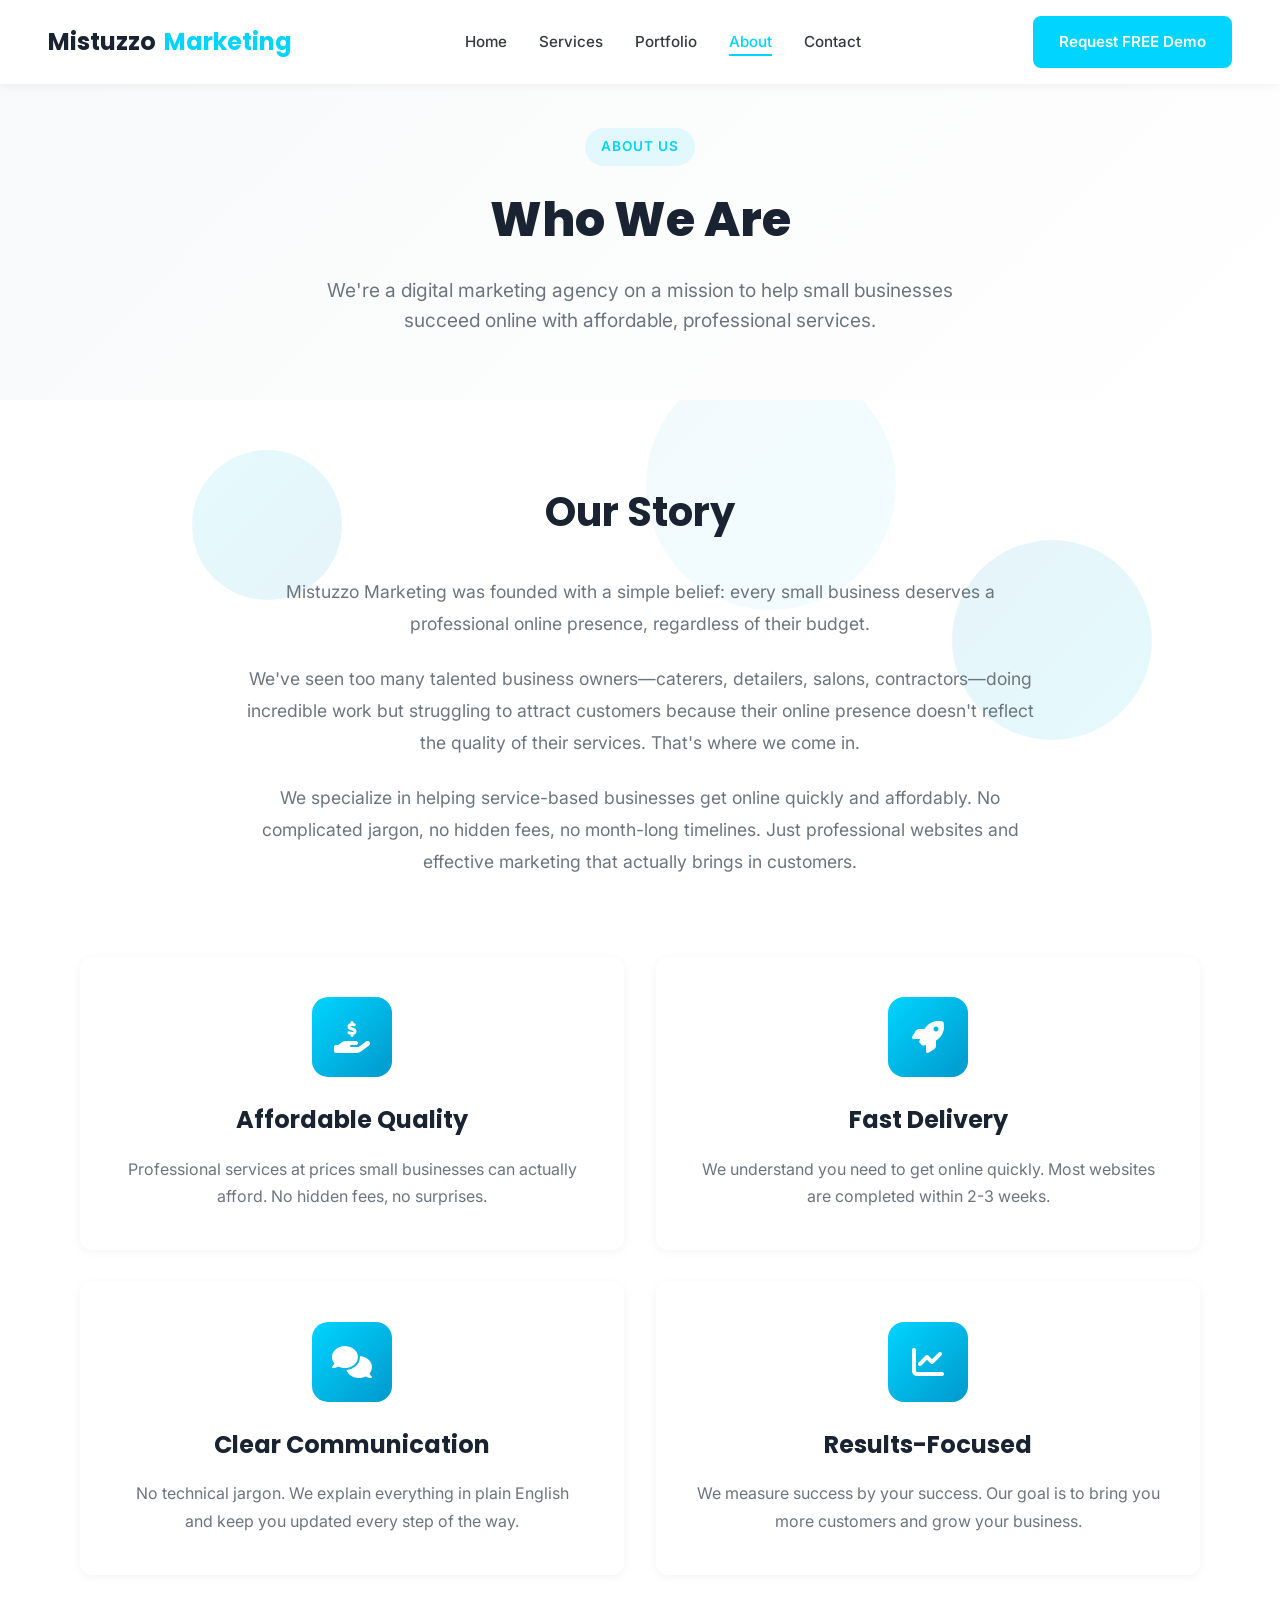
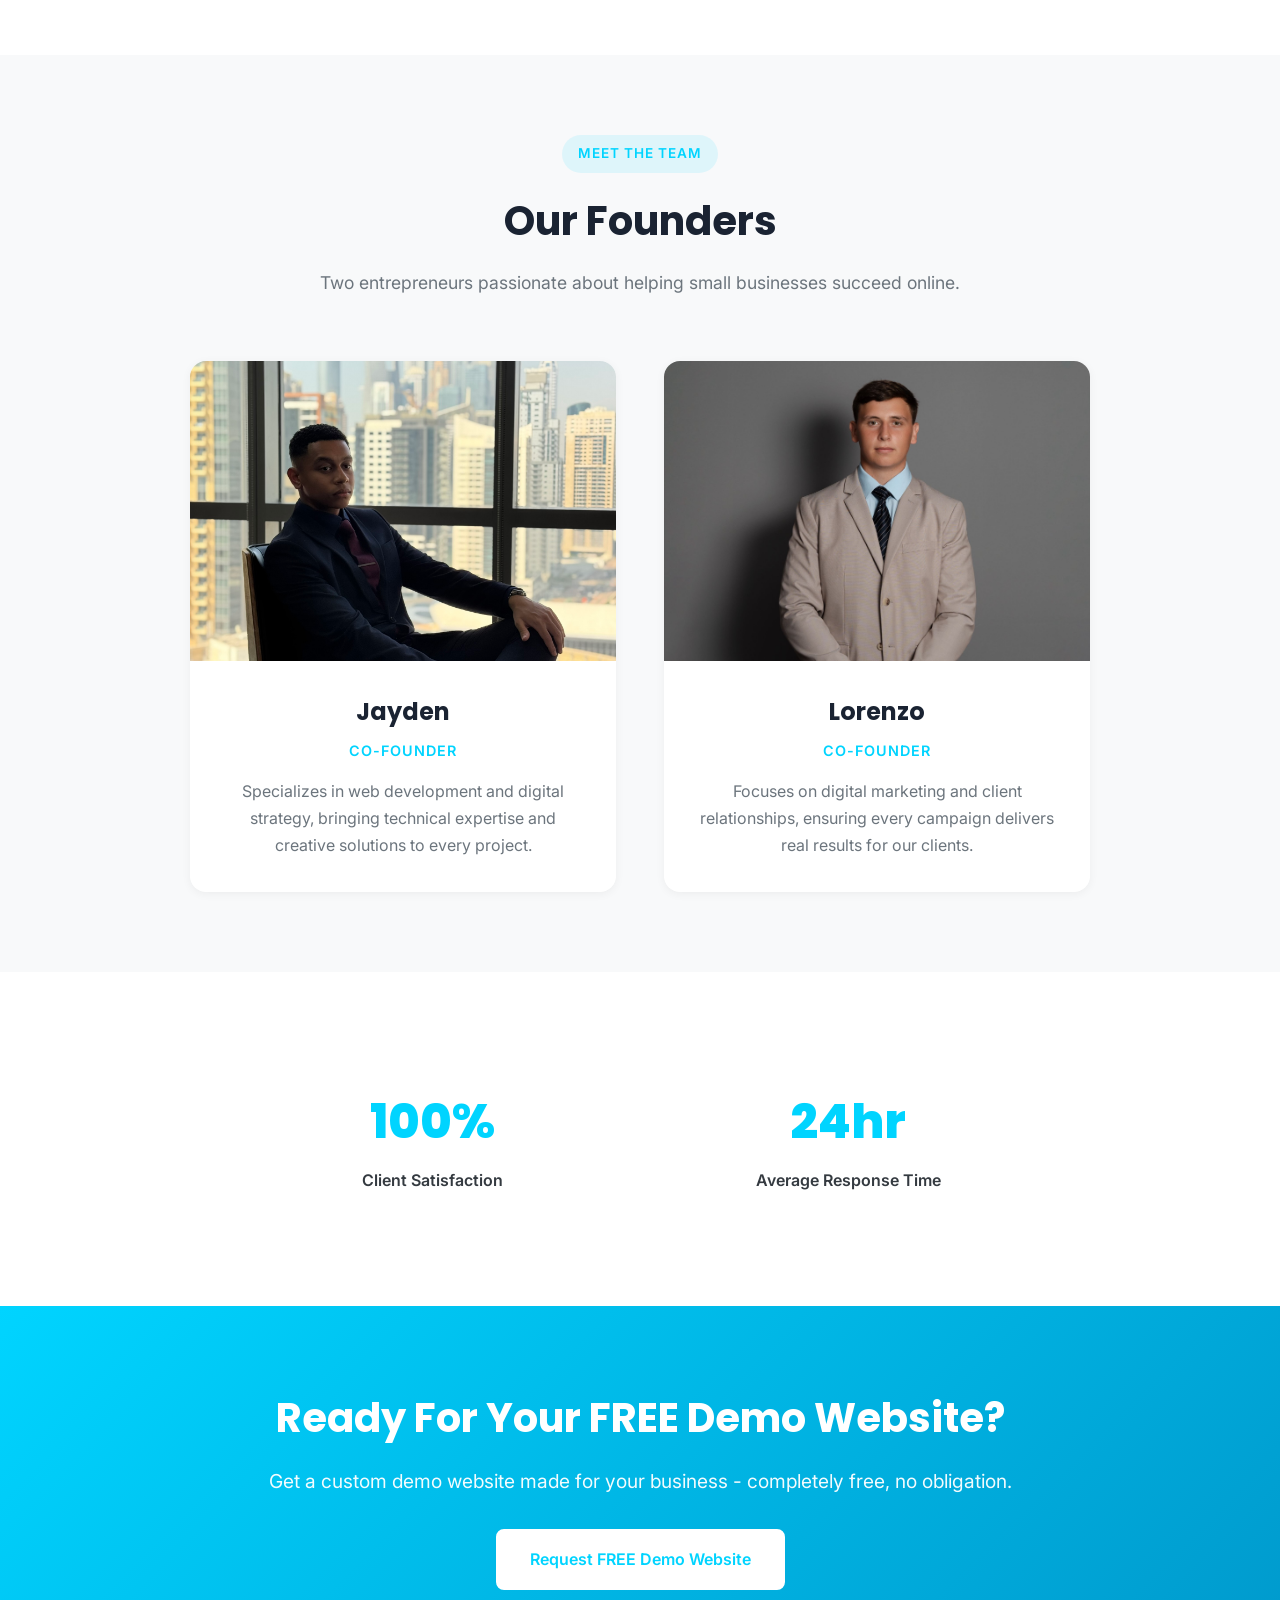
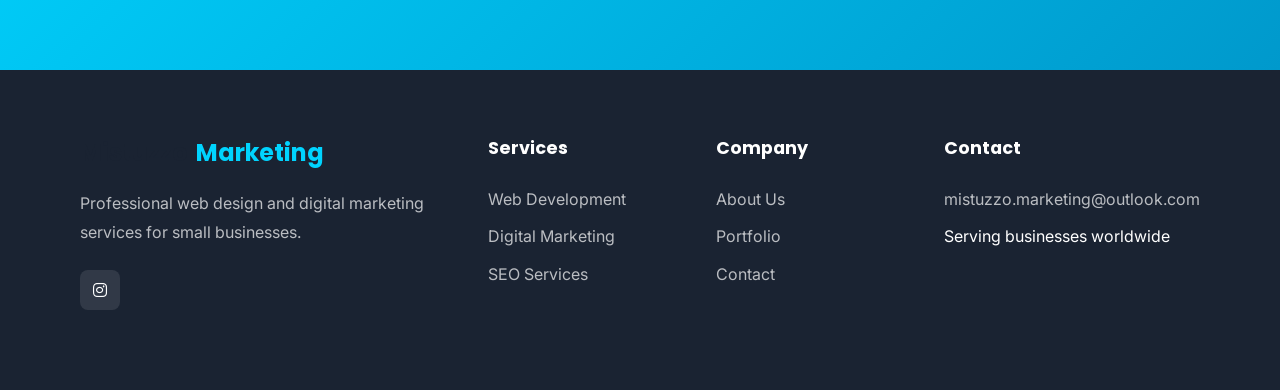
==== about.html @ 566bbb8b "Initial commit — Mistuzzo Marketing website Co-Authored-By: Claude Sonnet 4.6 <noreply@anthropic.com" ====
<!DOCTYPE html>
<html lang="en">
<head>
    <meta charset="UTF-8">
    <meta name="viewport" content="width=device-width, initial-scale=1.0">
    <title>About Us | Mistuzzo Marketing | Affordable Web Design for Small Businesses</title>
    <meta name="description" content="Meet Jayden and Lorenzo, founders of Mistuzzo Marketing. We help small businesses succeed online with professional, affordable web design and digital marketing.">
    <meta name="keywords" content="about us, web design agency, digital marketing agency, small business marketing, affordable web design, Mistuzzo Marketing">
    <meta name="author" content="Mistuzzo Marketing">
    <meta name="robots" content="index, follow">
    <link rel="canonical" href="https://mistuzzomarketing.co.uk/about.html">
    
    <!-- Open Graph / Facebook -->
    <meta property="og:type" content="website">
    <meta property="og:url" content="https://mistuzzomarketing.co.uk/about.html">
    <meta property="og:title" content="About Mistuzzo Marketing | Helping Small Businesses Succeed Online">
    <meta property="og:description" content="100% client satisfaction. 24hr response time. We create professional websites that help small businesses grow.">
    <meta property="og:image" content="https://mistuzzomarketing.co.uk/favicons/android-chrome-512x512.png">
    <meta property="og:site_name" content="Mistuzzo Marketing">
    <meta property="og:locale" content="en_GB">
    
    <!-- Twitter Card -->
    <meta name="twitter:card" content="summary_large_image">
    <meta name="twitter:url" content="https://mistuzzomarketing.co.uk/about.html">
    <meta name="twitter:title" content="About Mistuzzo Marketing | Helping Small Businesses Succeed Online">
    <meta name="twitter:description" content="100% client satisfaction. 24hr response time. We create professional websites that help small businesses grow.">
    <meta name="twitter:image" content="https://mistuzzomarketing.co.uk/favicons/android-chrome-512x512.png">
    
    <!-- Additional SEO -->
    <meta name="viewport" content="width=device-width, initial-scale=1.0">
    <meta http-equiv="X-UA-Compatible" content="IE=edge">
    <meta name="format-detection" content="telephone=no">
    <!-- Favicons -->
    <link rel="icon" type="image/x-icon" href="favicons/favicon.ico">
    <link rel="icon" type="image/png" sizes="16x16" href="favicons/favicon-16x16.png">
    <link rel="icon" type="image/png" sizes="32x32" href="favicons/favicon-32x32.png">
    <link rel="apple-touch-icon" sizes="180x180" href="favicons/apple-touch-icon.png">
    <link rel="icon" type="image/png" sizes="192x192" href="favicons/android-chrome-192x192.png">
    <link rel="icon" type="image/png" sizes="512x512" href="favicons/android-chrome-512x512.png">
    <link rel="manifest" href="favicons/site.webmanifest">
    <meta name="msapplication-config" content="favicons/browserconfig.xml">
    <meta name="theme-color" content="#00d4ff">
    <link rel="preconnect" href="https://fonts.googleapis.com">
    <link rel="preconnect" href="https://fonts.gstatic.com" crossorigin>
    <link href="https://fonts.googleapis.com/css2?family=Inter:wght@300;400;500;600;700;800&family=Poppins:wght@400;500;600;700;800&display=swap" rel="stylesheet">
    <link href="https://unpkg.com/aos@2.3.1/dist/aos.css" rel="stylesheet">
    <link rel="stylesheet" href="https://cdnjs.cloudflare.com/ajax/libs/font-awesome/6.4.0/css/all.min.css">
    <link rel="stylesheet" href="styles/styles.css">
</head>
<body>
    <!-- Animated Background -->
    <div class="animated-bg">
        <div class="bg-shape bg-shape-1"></div>
        <div class="bg-shape bg-shape-2"></div>
        <div class="bg-shape bg-shape-3"></div>
    </div>
    <!-- Animated Background Shapes -->
    <div class="bg-shapes">
        <div class="bg-shape bg-shape-1"></div>
        <div class="bg-shape bg-shape-2"></div>
        <div class="bg-shape bg-shape-3"></div>
        <div class="bg-shape bg-shape-4"></div>
    </div>

    <!-- Navigation -->
    <nav id="navbar">
        <div class="nav-container">
            <a href="index.html" class="logo">
                <span class="logo-text">Mistuzzo</span>
                <span class="logo-accent">Marketing</span>
            </a>
            <ul class="nav-links" id="navLinks">
                <li><a href="index.html">Home</a></li>
                <li><a href="services.html">Services</a></li>
                <li><a href="portfolio.html">Portfolio</a></li>
                <li><a href="about.html" class="active">About</a></li>
                <li><a href="contact.html">Contact</a></li>
            </ul>
            <button class="mobile-menu-toggle" id="mobileMenuToggle">
                <span></span>
                <span></span>
                <span></span>
            </button>
            <a href="contact.html" class="btn-primary">Request FREE Demo</a>
        </div>
    </nav>

    <!-- Page Header -->
    <section class="page-header">
        <div class="container">
            <div class="page-header-content" data-aos="fade-up">
                <span class="section-tag">About Us</span>
                <h1>Who We Are</h1>
                <p>We're a digital marketing agency on a mission to help small businesses succeed online with affordable, professional services.</p>
            </div>
        </div>
    </section>

    <!-- About Content -->
    <section class="about-content">
        <div class="container">
            <div class="about-story" data-aos="fade-up">
                <h2>Our Story</h2>
                <p>Mistuzzo Marketing was founded with a simple belief: every small business deserves a professional online presence, regardless of their budget.</p>
                <p>We've seen too many talented business owners—caterers, detailers, salons, contractors—doing incredible work but struggling to attract customers because their online presence doesn't reflect the quality of their services. That's where we come in.</p>
                <p>We specialize in helping service-based businesses get online quickly and affordably. No complicated jargon, no hidden fees, no month-long timelines. Just professional websites and effective marketing that actually brings in customers.</p>
            </div>

            <div class="values-grid" data-aos="fade-up">
                <div class="value-card">
                    <div class="value-icon">
                        <i class="fas fa-hand-holding-usd"></i>
                    </div>
                    <h3>Affordable Quality</h3>
                    <p>Professional services at prices small businesses can actually afford. No hidden fees, no surprises.</p>
                </div>
                <div class="value-card">
                    <div class="value-icon">
                        <i class="fas fa-rocket"></i>
                    </div>
                    <h3>Fast Delivery</h3>
                    <p>We understand you need to get online quickly. Most websites are completed within 2-3 weeks.</p>
                </div>
                <div class="value-card">
                    <div class="value-icon">
                        <i class="fas fa-comments"></i>
                    </div>
                    <h3>Clear Communication</h3>
                    <p>No technical jargon. We explain everything in plain English and keep you updated every step of the way.</p>
                </div>
                <div class="value-card">
                    <div class="value-icon">
                        <i class="fas fa-chart-line"></i>
                    </div>
                    <h3>Results-Focused</h3>
                    <p>We measure success by your success. Our goal is to bring you more customers and grow your business.</p>
                </div>
            </div>
        </div>
    </section>

    <!-- Founders Section -->
    <section class="founders-section">
        <div class="container">
            <div class="section-header" data-aos="fade-up">
                <span class="section-tag">Meet The Team</span>
                <h2>Our Founders</h2>
                <p>Two entrepreneurs passionate about helping small businesses succeed online.</p>
            </div>
            <div class="founders-grid">
                <div class="founder-card" data-aos="fade-up" data-aos-delay="100">
                    <div class="founder-image">
                        <img src="about/jayden.jpeg" alt="Jayden - Founder">
                    </div>
                    <div class="founder-info">
                        <h3>Jayden</h3>
                        <p class="founder-title">Co-Founder</p>
                        <p class="founder-bio">Specializes in web development and digital strategy, bringing technical expertise and creative solutions to every project.</p>
                    </div>
                </div>
                <div class="founder-card" data-aos="fade-up" data-aos-delay="200">
                    <div class="founder-image">
                        <img src="about/lorenzo.jpeg" alt="Lorenzo - Founder">
                    </div>
                    <div class="founder-info">
                        <h3>Lorenzo</h3>
                        <p class="founder-title">Co-Founder</p>
                        <p class="founder-bio">Focuses on digital marketing and client relationships, ensuring every campaign delivers real results for our clients.</p>
                    </div>
                </div>
            </div>
        </div>
    </section>

    <!-- Stats Section -->
    <section class="stats-section">
        <div class="container">
            <div class="stats-grid">
                <div class="stat-item" data-aos="fade-up" data-aos-delay="100">
                    <div class="stat-number">100%</div>
                    <div class="stat-label">Client Satisfaction</div>
                </div>
                <div class="stat-item" data-aos="fade-up" data-aos-delay="200">
                    <div class="stat-number">24hr</div>
                    <div class="stat-label">Average Response Time</div>
                </div>
            </div>
        </div>
    </section>

    <!-- CTA Section -->
    <section class="cta-section">
        <div class="container">
            <div class="cta-content" data-aos="fade-up">
                <h2>Ready For Your FREE Demo Website?</h2>
                <p>Get a custom demo website made for your business - completely free, no obligation.</p>
                <a href="contact.html" class="btn-white btn-large">Request FREE Demo Website</a>
            </div>
        </div>
    </section>

    <!-- Footer -->
    <footer>
        <div class="container">
            <div class="footer-content">
                <div class="footer-col">
                    <div class="footer-logo">
                        <span class="logo-text">Mistuzzo</span>
                        <span class="logo-accent">Marketing</span>
                    </div>
                    <p>Professional web design and digital marketing services for small businesses.</p>
                    <div class="social-links">
                        <a href="https://instagram.com/mistuzzo_marketing" target="_blank" aria-label="Instagram"><i class="fab fa-instagram"></i></a>
                    </div>
                </div>
                <div class="footer-col">
                    <h4>Services</h4>
                    <ul>
                        <li><a href="services.html">Web Development</a></li>
                        <li><a href="services.html">Digital Marketing</a></li>
                        <li><a href="services.html">SEO Services</a></li>
                    </ul>
                </div>
                <div class="footer-col">
                    <h4>Company</h4>
                    <ul>
                        <li><a href="about.html">About Us</a></li>
                        <li><a href="portfolio.html">Portfolio</a></li>
                        <li><a href="contact.html">Contact</a></li>
                    </ul>
                </div>
                <div class="footer-col">
                    <h4>Contact</h4>
                    <ul>
                        <li><a href="mailto:mistuzzo.marketing@outlook.com">mistuzzo.marketing@outlook.com</a></li>
                        <li>Serving businesses worldwide</li>
                    </ul>
                </div>
            </div>
    <script src="https://unpkg.com/aos@2.3.1/dist/aos.js"></script>
    <script src="js/main.js"></script>
</body>
</html>
---- styles/styles.css ----
/* ===== VARIABLES ===== */
:root {
    --primary-blue: #00d4ff;
    --dark-blue: #0099cc;
    --navy: #1a2332;
    --white: #ffffff;
    --off-white: #f8f9fa;
    --light-grey: #6c757d;
    --dark-grey: #343a40;
    --border-color: #e9ecef;
    --shadow: 0 2px 10px rgba(0, 0, 0, 0.05);
    --shadow-hover: 0 5px 25px rgba(0, 212, 255, 0.15);
}

/* ===== ANIMATED BACKGROUND ===== */
.animated-bg {
    position: fixed;
    top: 0;
    left: 0;
    width: 100%;
    height: 100%;
    z-index: -1;
    overflow: hidden;
    pointer-events: none;
}

.bg-shape {
    position: absolute;
    border-radius: 50%;
    opacity: 0.03;
    animation: float 20s infinite ease-in-out;
}

.bg-shape-1 {
    width: 400px;
    height: 400px;
    background: linear-gradient(135deg, var(--primary-blue), var(--dark-blue));
    top: 10%;
    left: 5%;
    animation-duration: 25s;
}

.bg-shape-2 {
    width: 300px;
    height: 300px;
    background: linear-gradient(135deg, var(--dark-blue), var(--primary-blue));
    bottom: 10%;
    right: 10%;
    animation-delay: 5s;
    animation-duration: 30s;
}

.bg-shape-3 {
    width: 200px;
    height: 200px;
    background: linear-gradient(135deg, var(--primary-blue), var(--dark-blue));
    top: 50%;
    left: 50%;
    animation-delay: 10s;
    animation-duration: 35s;
}

@keyframes float {
    0%, 100% {
        transform: translate(0, 0) rotate(0deg);
    }
    25% {
        transform: translate(30px, -30px) rotate(90deg);
    }
    50% {
        transform: translate(-20px, 20px) rotate(180deg);
    }
    75% {
        transform: translate(20px, 30px) rotate(270deg);
    }
}

/* ===== RESET & BASE ===== */
* {
    margin: 0;
    padding: 0;
    box-sizing: border-box;
}

html {
    scroll-behavior: smooth;
}

body {
    font-family: 'Inter', sans-serif;
    color: var(--dark-grey);
    background: var(--white);
    line-height: 1.6;
    overflow-x: hidden;
    position: relative;
}

/* Animated Background Elements */
.bg-shapes {
    position: fixed;
    top: 0;
    left: 0;
    width: 100%;
    height: 100%;
    z-index: -1;
    pointer-events: none;
    overflow: hidden;
}

.bg-shape {
    position: absolute;
    border-radius: 50%;
    opacity: 0.05;
    animation: float 20s infinite ease-in-out;
}

.bg-shape-1 {
    width: 300px;
    height: 300px;
    background: linear-gradient(135deg, var(--primary-blue), var(--dark-blue));
    top: 10%;
    left: 5%;
    animation-delay: 0s;
    animation-duration: 25s;
}

.bg-shape-2 {
    width: 200px;
    height: 200px;
    background: linear-gradient(135deg, var(--dark-blue), var(--primary-blue));
    top: 60%;
    right: 10%;
    animation-delay: 5s;
    animation-duration: 30s;
}

.bg-shape-3 {
    width: 150px;
    height: 150px;
    background: linear-gradient(135deg, var(--primary-blue), var(--dark-blue));
    bottom: 15%;
    left: 15%;
    animation-delay: 10s;
    animation-duration: 35s;
}

.bg-shape-4 {
    width: 250px;
    height: 250px;
    background: linear-gradient(135deg, var(--dark-blue), var(--primary-blue));
    top: 40%;
    right: 30%;
    animation-delay: 15s;
    animation-duration: 28s;
}

@keyframes float {
    0%, 100% {
        transform: translate(0, 0) rotate(0deg);
    }
    25% {
        transform: translate(30px, -30px) rotate(90deg);
    }
    50% {
        transform: translate(-20px, 20px) rotate(180deg);
    }
    75% {
        transform: translate(20px, 30px) rotate(270deg);
    }
}

/* Ensure content is above background */
nav, section, footer {
    position: relative;
    z-index: 1;
}

.container {
    max-width: 95%;
    margin: 0 auto;
    padding: 0 3rem;
}

@media (min-width: 1920px) {
    .container {
        max-width: 1800px;
    }
}

img {
    max-width: 100%;
    height: auto;
    display: block;
}

a {
    text-decoration: none;
    color: inherit;
}

/* ===== NAVIGATION ===== */
nav {
    position: fixed;
    top: 0;
    left: 0;
    width: 100%;
    background: var(--white);
    box-shadow: var(--shadow);
    z-index: 1000;
    transition: all 0.3s ease;
}

.nav-container {
    max-width: 1400px;
    margin: 0 auto;
    padding: 1rem 3rem;
    display: flex;
    align-items: center;
    justify-content: space-between;
}

.logo {
    font-size: 1.5rem;
    font-weight: 700;
    display: flex;
    align-items: baseline;
    gap: 0.5rem;
}

.logo-text {
    color: var(--navy);
    font-family: 'Poppins', sans-serif;
}

.logo-accent {
    color: var(--primary-blue);
    font-family: 'Poppins', sans-serif;
}

.nav-links {
    display: flex;
    list-style: none;
    gap: 2rem;
    align-items: center;
}

.nav-links a {
    color: var(--dark-grey);
    font-weight: 500;
    font-size: 0.95rem;
    transition: color 0.3s ease;
    position: relative;
}

.nav-links a::after {
    content: '';
    position: absolute;
    bottom: -5px;
    left: 0;
    width: 0;
    height: 2px;
    background: var(--primary-blue);
    transition: width 0.3s ease;
}

.nav-links a:hover::after,
.nav-links a.active::after {
    width: 100%;
}

.nav-links a:hover,
.nav-links a.active {
    color: var(--primary-blue);
}

.mobile-menu-toggle {
    display: none;
    flex-direction: column;
    gap: 5px;
    background: none;
    border: none;
    cursor: pointer;
    padding: 0.5rem;
}

.mobile-menu-toggle span {
    width: 25px;
    height: 3px;
    background: var(--navy);
    transition: all 0.3s ease;
    border-radius: 3px;
}

/* ===== BUTTONS ===== */
.btn-primary {
    background: var(--primary-blue);
    color: var(--white);
    padding: 0.75rem 1.5rem;
    border-radius: 8px;
    font-weight: 600;
    font-size: 0.95rem;
    display: inline-block;
    transition: all 0.3s ease;
    border: 2px solid var(--primary-blue);
}

.btn-primary:hover {
    background: var(--dark-blue);
    border-color: var(--dark-blue);
    transform: translateY(-3px);
    box-shadow: var(--shadow-hover);
    animation: bounce 0.5s ease;
}

@keyframes bounce {
    0%, 100% {
        transform: translateY(-3px);
    }
    50% {
        transform: translateY(-6px);
    }
}

.btn-outline {
    background: transparent;
    color: var(--primary-blue);
    padding: 0.75rem 1.5rem;
    border-radius: 8px;
    font-weight: 600;
    font-size: 0.95rem;
    display: inline-block;
    transition: all 0.3s ease;
    border: 2px solid var(--primary-blue);
}

.btn-outline:hover {
    background: var(--primary-blue);
    color: var(--white);
    transform: translateY(-2px);
}

.btn-white {
    background: var(--white);
    color: var(--primary-blue);
    padding: 0.75rem 1.5rem;
    border-radius: 8px;
    font-weight: 600;
    font-size: 0.95rem;
    display: inline-block;
    transition: all 0.3s ease;
    border: 2px solid var(--white);
}

.btn-white:hover {
    background: transparent;
    color: var(--white);
    border-color: var(--white);
}

.btn-large {
    padding: 1rem 2rem;
    font-size: 1rem;
}

.btn-full {
    width: 100%;
    text-align: center;
}

/* ===== HERO SECTION ===== */
.hero {
    padding: 8rem 0 5rem;
    background: linear-gradient(135deg, var(--off-white) 0%, var(--white) 100%);
}

.hero-content {
    display: grid;
    grid-template-columns: 1fr 1fr;
    gap: 4rem;
    align-items: center;
}

.hero-text h1 {
    font-family: 'Poppins', sans-serif;
    font-size: 3rem;
    font-weight: 800;
    line-height: 1.2;
    color: var(--navy);
    margin-bottom: 1.5rem;
}

.hero-text h1 .highlight {
    color: var(--primary-blue);
    display: block;
}

.hero-text p {
    font-size: 1.1rem;
    color: var(--light-grey);
    margin-bottom: 2rem;
    line-height: 1.8;
}

.hero-buttons {
    display: flex;
    gap: 1rem;
    flex-wrap: wrap;
}

.hero-image {
    border-radius: 16px;
    overflow: hidden;
    box-shadow: 0 10px 40px rgba(0, 0, 0, 0.1);
}

.hero-image img {
    width: 100%;
    height: 100%;
    object-fit: cover;
}

/* ===== SECTION STYLES ===== */
section {
    padding: 5rem 0;
}

.section-header {
    text-align: center;
    margin-bottom: 4rem;
}

.section-tag {
    display: inline-block;
    background: rgba(0, 212, 255, 0.1);
    color: var(--primary-blue);
    padding: 0.5rem 1rem;
    border-radius: 20px;
    font-weight: 600;
    font-size: 0.85rem;
    text-transform: uppercase;
    letter-spacing: 1px;
    margin-bottom: 1rem;
}

.section-header h2 {
    font-family: 'Poppins', sans-serif;
    font-size: 2.5rem;
    font-weight: 700;
    color: var(--navy);
    margin-bottom: 1rem;
}

.section-header p {
    font-size: 1.1rem;
    color: var(--light-grey);
    max-width: 700px;
    margin: 0 auto;
}

/* ===== SERVICES PREVIEW ===== */
.services-preview {
    background: var(--off-white);
}

.services-grid {
    display: grid;
    grid-template-columns: repeat(3, 1fr);
    gap: 2rem;
}

.service-card {
    background: var(--white);
    padding: 2.5rem;
    border-radius: 12px;
    box-shadow: var(--shadow);
    transition: all 0.4s cubic-bezier(0.4, 0, 0.2, 1);
    position: relative;
    overflow: hidden;
}

.service-card::before {
    content: '';
    position: absolute;
    top: 0;
    left: -100%;
    width: 100%;
    height: 100%;
    background: linear-gradient(90deg, transparent, rgba(0, 212, 255, 0.1), transparent);
    transition: left 0.5s ease;
}

.service-card:hover::before {
    left: 100%;
}

.service-card:hover {
    transform: translateY(-10px) scale(1.02);
    box-shadow: 0 15px 50px rgba(0, 212, 255, 0.2);
}

.service-icon {
    width: 60px;
    height: 60px;
    background: linear-gradient(135deg, var(--primary-blue), var(--dark-blue));
    border-radius: 12px;
    display: flex;
    align-items: center;
    justify-content: center;
    margin-bottom: 1.5rem;
    animation: pulse-icon 3s ease-in-out infinite;
}

@keyframes pulse-icon {
    0%, 100% {
        box-shadow: 0 0 0 0 rgba(0, 212, 255, 0.4);
    }
    50% {
        box-shadow: 0 0 0 10px rgba(0, 212, 255, 0);
    }
}

.service-icon i {
    font-size: 1.8rem;
    color: var(--white);
}

.service-card h3 {
    font-family: 'Poppins', sans-serif;
    font-size: 1.5rem;
    color: var(--navy);
    margin-bottom: 1rem;
}

.service-card p {
    color: var(--light-grey);
    margin-bottom: 1.5rem;
    line-height: 1.7;
}

.service-link {
    color: var(--primary-blue);
    font-weight: 600;
    display: inline-flex;
    align-items: center;
    gap: 0.5rem;
    transition: gap 0.3s ease;
}

.service-link:hover {
    gap: 0.8rem;
}

/* ===== PRICING ===== */
.pricing {
    background: var(--white);
}

.pricing-layout {
    display: grid;
    grid-template-columns: 1fr 1fr;
    gap: 3rem;
    max-width: 1400px;
    margin: 0 auto;
    align-items: start;
}

.pricing-card {
    background: var(--white);
    border: 2px solid var(--border-color);
    border-radius: 16px;
    padding: 3rem;
    box-shadow: 0 10px 40px rgba(0, 0, 0, 0.08);
    height: fit-content;
}

.pricing-header {
    text-align: center;
    padding-bottom: 2rem;
    border-bottom: 2px solid var(--border-color);
    margin-bottom: 2rem;
}

.pricing-badge {
    display: inline-block;
    background: linear-gradient(135deg, var(--primary-blue), var(--dark-blue));
    color: var(--white);
    padding: 0.5rem 1.5rem;
    border-radius: 20px;
    font-size: 0.85rem;
    font-weight: 600;
    text-transform: uppercase;
    letter-spacing: 1px;
    margin-bottom: 1rem;
    position: relative;
    overflow: hidden;
}

.pricing-badge::after {
    content: '';
    position: absolute;
    top: -50%;
    left: -50%;
    width: 200%;
    height: 200%;
    background: linear-gradient(
        45deg,
        transparent 30%,
        rgba(255, 255, 255, 0.3) 50%,
        transparent 70%
    );
    animation: shimmer 3s infinite;
}

@keyframes shimmer {
    0% {
        transform: translateX(-100%) translateY(-100%) rotate(45deg);
    }
    100% {
        transform: translateX(100%) translateY(100%) rotate(45deg);
    }
}

.pricing-header h3 {
    font-family: 'Poppins', sans-serif;
    font-size: 2rem;
    color: var(--navy);
    margin-bottom: 1rem;
}

.pricing-cost {
    display: flex;
    flex-direction: column;
    align-items: center;
    gap: 0.5rem;
}

.price {
    font-family: 'Poppins', sans-serif;
    font-size: 4rem;
    font-weight: 800;
    background: linear-gradient(135deg, var(--primary-blue), var(--dark-blue), var(--primary-blue));
    background-size: 200% 200%;
    -webkit-background-clip: text;
    -webkit-text-fill-color: transparent;
    background-clip: text;
    animation: gradient-shift 4s ease infinite;
}

@keyframes gradient-shift {
    0%, 100% {
        background-position: 0% 50%;
    }
    50% {
        background-position: 100% 50%;
    }
}

.price-period {
    color: var(--light-grey);
    font-size: 1rem;
}

.pricing-features {
    display: grid;
    gap: 0.5rem;
    margin-bottom: 2rem;
}

/* Info Dropdowns Section */
.info-dropdowns {
    background: transparent;
    border: none;
    padding: 0;
    box-shadow: none;
}

.dropdowns-title {
    font-family: 'Poppins', sans-serif;
    font-size: 2rem;
    color: var(--navy);
    margin-bottom: 2rem;
    text-align: left;
    font-weight: 700;
}

.info-dropdown {
    background: var(--white);
    border: 1px solid var(--border-color);
    border-radius: 12px;
    margin-bottom: 1rem;
    overflow: hidden;
    transition: all 0.3s ease;
    box-shadow: 0 2px 8px rgba(0, 0, 0, 0.04);
}

.info-dropdown:hover {
    border-color: var(--primary-blue);
    box-shadow: 0 4px 12px rgba(0, 212, 255, 0.15);
}

.info-dropdown-header {
    display: flex;
    justify-content: space-between;
    align-items: center;
    padding: 1.5rem 1.75rem;
    cursor: pointer;
    background: var(--white);
    transition: all 0.3s ease;
    user-select: none;
}

.info-dropdown-header:hover {
    background: rgba(0, 212, 255, 0.02);
}

.info-dropdown-header.active {
    background: rgba(0, 212, 255, 0.03);
}

.dropdown-title-with-icon {
    display: flex;
    align-items: center;
    gap: 1rem;
    flex: 1;
}

.dropdown-title-with-icon i {
    font-size: 1.5rem;
    color: var(--navy);
    width: 32px;
    text-align: center;
}

.dropdown-title-with-icon span {
    font-weight: 700;
    color: var(--navy);
    font-size: 1.05rem;
}

.info-dropdown-header > i {
    color: var(--navy);
    font-size: 1rem;
    transition: transform 0.3s ease;
    flex-shrink: 0;
}

.info-dropdown-header.active > i {
    transform: rotate(180deg);
}

.info-dropdown-content {
    max-height: 0;
    overflow: hidden;
    transition: max-height 0.4s ease, padding 0.4s ease;
    background: var(--white);
    padding: 0 1.75rem;
}

.info-dropdown-content.active {
    max-height: 400px;
    padding: 0 1.75rem 1.5rem 1.75rem;
}

.info-dropdown-content p {
    color: var(--light-grey);
    font-size: 0.95rem;
    line-height: 1.8;
    margin: 0;
    padding-left: 3rem;
}

.feature-dropdown {
    border: 1px solid var(--border-color);
    border-radius: 8px;
    overflow: hidden;
    transition: all 0.3s ease;
}

.feature-dropdown:hover {
    border-color: var(--primary-blue);
    box-shadow: 0 2px 8px rgba(0, 212, 255, 0.1);
}

.feature-dropdown-header {
    display: flex;
    align-items: center;
    justify-content: space-between;
    padding: 1rem;
    cursor: pointer;
    background: var(--white);
    transition: all 0.3s ease;
    user-select: none;
}

.feature-dropdown-header:hover {
    background: rgba(0, 212, 255, 0.03);
}

.feature-dropdown-header.active {
    background: rgba(0, 212, 255, 0.05);
}

.feature-title {
    display: flex;
    align-items: center;
    gap: 0.75rem;
    flex: 1;
}

.feature-title i.fa-check {
    color: var(--primary-blue);
    font-size: 1rem;
}

.feature-title span {
    color: var(--dark-grey);
    font-weight: 500;
    font-size: 0.95rem;
}

.dropdown-icon {
    color: var(--primary-blue);
    font-size: 0.9rem;
    transition: transform 0.3s ease;
}

.feature-dropdown-header.active .dropdown-icon {
    transform: rotate(180deg);
}

.feature-dropdown-content {
    max-height: 0;
    overflow: hidden;
    transition: max-height 0.3s ease, padding 0.3s ease;
    background: rgba(0, 212, 255, 0.02);
    padding: 0 1rem;
}

.feature-dropdown-content.active {
    max-height: 300px;
    padding: 1rem;
}

.feature-dropdown-content p {
    color: var(--light-grey);
    font-size: 0.9rem;
    line-height: 1.7;
    margin: 0;
}

.feature-item {
    display: flex;
    align-items: center;
    gap: 1rem;
    padding: 0.75rem 0;
}

.feature-item i {
    color: var(--primary-blue);
    font-size: 1.2rem;
    flex-shrink: 0;
}

.feature-item span {
    color: var(--dark-grey);
    font-size: 1.05rem;
}

.pricing-note {
    text-align: center;
    color: var(--light-grey);
    font-size: 0.9rem;
    margin-top: 1.5rem;
    padding-top: 1.5rem;
    border-top: 1px solid var(--border-color);
}

.pricing-note a {
    color: var(--primary-blue);
    font-weight: 600;
    text-decoration: underline;
    transition: opacity 0.3s ease;
}

.pricing-note a:hover {
    opacity: 0.8;
}

/* ===== PORTFOLIO PREVIEW ===== */
.portfolio-preview {
    background: var(--off-white);
}

.portfolio-grid {
    display: grid;
    grid-template-columns: repeat(3, 1fr);
    gap: 2rem;
}

.portfolio-item {
    position: relative;
    border-radius: 12px;
    overflow: hidden;
    cursor: pointer;
    box-shadow: var(--shadow);
    transition: all 0.3s ease;
}

.portfolio-item:hover {
    transform: translateY(-5px);
    box-shadow: var(--shadow-hover);
}

.portfolio-item img {
    width: 100%;
    height: 300px;
    object-fit: cover;
    transition: transform 0.3s ease;
}

.portfolio-item:hover img {
    transform: scale(1.05);
}

.portfolio-overlay {
    position: absolute;
    bottom: 0;
    left: 0;
    right: 0;
    background: linear-gradient(to top, rgba(0, 0, 0, 0.8), transparent);
    padding: 2rem 1.5rem 1.5rem;
    transform: translateY(0);
    transition: all 0.3s ease;
}

.portfolio-overlay h4 {
    color: var(--white);
    font-family: 'Poppins', sans-serif;
    font-size: 1.2rem;
    margin-bottom: 0.5rem;
}

.portfolio-overlay p {
    color: rgba(255, 255, 255, 0.9);
    font-size: 0.9rem;
}

.text-center {
    text-align: center;
}

/* ===== CTA SECTION ===== */
.cta-section {
    background: linear-gradient(135deg, var(--primary-blue), var(--dark-blue));
    color: var(--white);
    text-align: center;
    padding: 5rem 0;
}

.cta-content h2 {
    font-family: 'Poppins', sans-serif;
    font-size: 2.5rem;
    margin-bottom: 1rem;
}

.cta-content p {
    font-size: 1.2rem;
    margin-bottom: 2rem;
    opacity: 0.95;
}

/* ===== FOOTER ===== */
footer {
    background: var(--navy);
    color: var(--white);
    padding: 4rem 0 2rem;
}

.footer-content {
    display: grid;
    grid-template-columns: 2fr 1fr 1fr 1fr;
    gap: 3rem;
    margin-bottom: 3rem;
}

.footer-logo {
    font-size: 1.5rem;
    font-weight: 700;
    display: flex;
    align-items: baseline;
    gap: 0.5rem;
    margin-bottom: 1rem;
}

.footer-col p {
    color: rgba(255, 255, 255, 0.7);
    line-height: 1.8;
    margin-bottom: 1.5rem;
}

.social-links {
    display: flex;
    gap: 1rem;
}

.social-links a {
    width: 40px;
    height: 40px;
    background: rgba(255, 255, 255, 0.1);
    border-radius: 8px;
    display: flex;
    align-items: center;
    justify-content: center;
    transition: all 0.3s ease;
}

.social-links a:hover {
    background: var(--primary-blue);
    transform: translateY(-3px);
}

.footer-col h4 {
    font-family: 'Poppins', sans-serif;
    margin-bottom: 1.5rem;
    font-size: 1.1rem;
}

.footer-col ul {
    list-style: none;
}

.footer-col ul li {
    margin-bottom: 0.75rem;
}

.footer-col ul li a {
    color: rgba(255, 255, 255, 0.7);
    transition: color 0.3s ease;
}

.footer-col ul li a:hover {
    color: var(--primary-blue);
}

.footer-bottom {
    padding-top: 2rem;
    border-top: 1px solid rgba(255, 255, 255, 0.1);
    text-align: center;
}

.footer-bottom p {
    color: rgba(255, 255, 255, 0.7);
}

/* ===== RESPONSIVE ===== */
@media (max-width: 1024px) {
    .hero-content,
    .services-grid,
    .portfolio-grid {
        grid-template-columns: 1fr;
    }
    
    .footer-content {
        grid-template-columns: 1fr 1fr;
    }
}

@media (max-width: 768px) {
    .mobile-menu-toggle {
        display: flex;
    }
    
    .nav-links {
        position: fixed;
        top: 70px;
        left: -100%;
        width: 100%;
        height: calc(100vh - 70px);
        background: var(--white);
        flex-direction: column;
        padding: 2rem;
        box-shadow: var(--shadow);
        transition: left 0.3s ease;
        align-items: flex-start;
    }
    
    .nav-links.active {
        left: 0;
    }
    
    .nav-container > .btn-primary {
        display: none;
    }
    
    .hero {
        padding: 6rem 0 3rem;
    }
    
    .hero-text h1 {
        font-size: 2.2rem;
    }
    
    .hero-buttons {
        flex-direction: column;
    }
    
    .hero-buttons .btn-large {
        width: 100%;
        text-align: center;
    }
    
    .section-header h2 {
        font-size: 2rem;
    }
    
    .service-card,
    .pricing-card {
        padding: 2rem;
    }
    
    .price {
        font-size: 3rem;
    }
    
    .footer-content {
        grid-template-columns: 1fr;
        gap: 2rem;
    }
}

@media (max-width: 480px) {
    .container {
        padding: 0 1rem;
    }
    
    .hero-text h1 {
        font-size: 1.8rem;
    }
    
    .section-header h2 {
        font-size: 1.75rem;
    }
    
    .price {
        font-size: 2.5rem;
    }
}

/* ===== PAGE HEADER ===== */
.page-header {
    padding: 8rem 0 4rem;
    background: linear-gradient(135deg, var(--off-white) 0%, var(--white) 100%);
    text-align: center;
}

.page-header-content h1 {
    font-family: 'Poppins', sans-serif;
    font-size: 3rem;
    font-weight: 800;
    color: var(--navy);
    margin-bottom: 1rem;
}

.page-header-content p {
    font-size: 1.2rem;
    color: var(--light-grey);
    max-width: 700px;
    margin: 0 auto;
}

/* ===== SERVICES PAGE ===== */
.services-detail {
    padding: 5rem 0;
}

.service-detail-card {
    display: grid;
    grid-template-columns: 1fr 1fr;
    gap: 4rem;
    align-items: center;
    margin-bottom: 5rem;
    padding: 3rem;
    background: var(--white);
    border-radius: 16px;
    box-shadow: var(--shadow);
}

.service-detail-card.reverse {
    direction: rtl;
}

.service-detail-card.reverse > * {
    direction: ltr;
}

.service-detail-icon {
    width: 80px;
    height: 80px;
    background: linear-gradient(135deg, var(--primary-blue), var(--dark-blue));
    border-radius: 16px;
    display: flex;
    align-items: center;
    justify-content: center;
    margin-bottom: 2rem;
}

.service-detail-icon i {
    font-size: 2.5rem;
    color: var(--white);
}

.service-detail-text h2 {
    font-family: 'Poppins', sans-serif;
    font-size: 2rem;
    color: var(--navy);
    margin-bottom: 1rem;
}

.service-detail-text .lead {
    font-size: 1.2rem;
    color: var(--primary-blue);
    font-weight: 600;
    margin-bottom: 1rem;
}

.service-detail-text p {
    color: var(--light-grey);
    line-height: 1.8;
    margin-bottom: 1.5rem;
}

.feature-list {
    list-style: none;
    display: grid;
    gap: 0.75rem;
}

.feature-list li {
    display: flex;
    align-items: center;
    gap: 0.75rem;
    color: var(--dark-grey);
}

.feature-list i {
    color: var(--primary-blue);
    font-size: 1.1rem;
}

.service-detail-image {
    border-radius: 12px;
    overflow: hidden;
    box-shadow: var(--shadow);
}

.service-detail-image img {
    width: 100%;
    height: 100%;
    object-fit: cover;
}

/* ===== PORTFOLIO PAGE ===== */
.portfolio-full {
    padding: 5rem 0;
}

.portfolio-grid-full {
    display: grid;
    gap: 3rem;
}

.portfolio-item-full {
    display: grid;
    grid-template-columns: 1fr 1fr;
    gap: 3rem;
    background: var(--white);
    border-radius: 16px;
    overflow: hidden;
    box-shadow: var(--shadow);
    cursor: pointer;
    transition: all 0.3s ease;
}

.portfolio-item-full:hover {
    transform: translateY(-5px);
    box-shadow: var(--shadow-hover);
}

.portfolio-item-image img {
    width: 100%;
    height: 100%;
    object-fit: cover;
    transition: transform 0.3s ease;
}

.portfolio-item-full:hover .portfolio-item-image img {
    transform: scale(1.05);
}

.portfolio-item-content {
    padding: 3rem;
    display: flex;
    flex-direction: column;
    justify-content: center;
}

.portfolio-item-content h3 {
    font-family: 'Poppins', sans-serif;
    font-size: 1.8rem;
    color: var(--navy);
    margin-bottom: 0.5rem;
}

.portfolio-category {
    color: var(--primary-blue);
    font-weight: 600;
    font-size: 0.9rem;
    text-transform: uppercase;
    letter-spacing: 1px;
    margin-bottom: 1rem;
}

.portfolio-item-content > p {
    color: var(--light-grey);
    line-height: 1.8;
    margin-bottom: 1.5rem;
}

.portfolio-tags {
    display: flex;
    gap: 0.75rem;
    flex-wrap: wrap;
    margin-bottom: 1.5rem;
}

.tag {
    background: rgba(0, 212, 255, 0.1);
    color: var(--primary-blue);
    padding: 0.4rem 1rem;
    border-radius: 20px;
    font-size: 0.85rem;
    font-weight: 600;
}

.view-link {
    color: var(--primary-blue);
    font-weight: 600;
    display: inline-flex;
    align-items: center;
    gap: 0.5rem;
}

.view-link i {
    font-size: 0.9rem;
}

/* ===== ABOUT PAGE ===== */
.about-content {
    padding: 5rem 0;
}

.about-story {
    max-width: 800px;
    margin: 0 auto 5rem;
    text-align: center;
}

.about-story h2 {
    font-family: 'Poppins', sans-serif;
    font-size: 2.5rem;
    color: var(--navy);
    margin-bottom: 2rem;
}

.about-story p {
    font-size: 1.1rem;
    color: var(--light-grey);
    line-height: 1.8;
    margin-bottom: 1.5rem;
}

.values-grid {
    display: grid;
    grid-template-columns: repeat(2, 1fr);
    gap: 2rem;
}

.value-card {
    background: var(--white);
    padding: 2.5rem;
    border-radius: 12px;
    box-shadow: var(--shadow);
    text-align: center;
    transition: all 0.3s ease;
}

.value-card:hover {
    transform: translateY(-5px);
    box-shadow: var(--shadow-hover);
}

.value-icon {
    width: 80px;
    height: 80px;
    background: linear-gradient(135deg, var(--primary-blue), var(--dark-blue));
    border-radius: 16px;
    display: flex;
    align-items: center;
    justify-content: center;
    margin: 0 auto 1.5rem;
}

.value-icon i {
    font-size: 2rem;
    color: var(--white);
}

.value-card h3 {
    font-family: 'Poppins', sans-serif;
    font-size: 1.5rem;
    color: var(--navy);
    margin-bottom: 1rem;
}

.value-card p {
    color: var(--light-grey);
    line-height: 1.7;
}

.founders-section {
    padding: 5rem 0;
    background: var(--off-white);
}

.founders-grid {
    display: grid;
    grid-template-columns: repeat(2, 1fr);
    gap: 3rem;
    max-width: 900px;
    margin: 0 auto;
}

.founder-card {
    background: var(--white);
    border-radius: 16px;
    overflow: hidden;
    box-shadow: var(--shadow);
    transition: all 0.3s ease;
}

.founder-card:hover {
    transform: translateY(-5px);
    box-shadow: var(--shadow-hover);
}

.founder-image {
    width: 100%;
    height: 300px;
    overflow: hidden;
}

.founder-image img {
    width: 100%;
    height: 100%;
    object-fit: cover;
}

.founder-info {
    padding: 2rem;
    text-align: center;
}

.founder-info h3 {
    font-family: 'Poppins', sans-serif;
    font-size: 1.5rem;
    color: var(--navy);
    margin-bottom: 0.5rem;
}

.founder-title {
    color: var(--primary-blue);
    font-weight: 600;
    font-size: 0.9rem;
    text-transform: uppercase;
    letter-spacing: 1px;
    margin-bottom: 1rem;
}

.founder-bio {
    color: var(--light-grey);
    line-height: 1.7;
}

.stats-section {
    padding: 5rem 0;
    background: var(--white);
}

.stats-grid {
    max-width: 800px;
    margin: 0 auto;
    display: grid;
    grid-template-columns: repeat(2, 1fr);
    gap: 2rem;
}

.stat-item {
    text-align: center;
    padding: 2rem;
}

.stat-number {
    font-family: 'Poppins', sans-serif;
    font-size: 3rem;
    font-weight: 800;
    color: var(--primary-blue);
    margin-bottom: 0.5rem;
}

.stat-label {
    color: var(--dark-grey);
    font-weight: 600;
}

/* ===== CONTACT PAGE ===== */
.contact-main {
    padding: 5rem 0;
}

.contact-layout-two-col {
    display: grid;
    grid-template-columns: 1.5fr 1fr;
    gap: 3rem;
    align-items: stretch;
}

.contact-form-column {
    display: flex;
    flex-direction: column;
    gap: 3rem;
}

.contact-form-wrapper {
    background: var(--white);
    padding: 3rem;
    border-radius: 16px;
    box-shadow: var(--shadow);
}

.contact-form-wrapper h2 {
    font-family: 'Poppins', sans-serif;
    font-size: 2rem;
    color: var(--navy);
    margin-bottom: 0.5rem;
}

.contact-form-wrapper > p {
    color: var(--light-grey);
    margin-bottom: 2rem;
}

.form-row {
    display: grid;
    grid-template-columns: 1fr 1fr;
    gap: 1.5rem;
}

.form-group {
    margin-bottom: 1.5rem;
}

.form-group label {
    display: block;
    color: var(--dark-grey);
    font-weight: 600;
    margin-bottom: 0.5rem;
    font-size: 0.95rem;
}

.required {
    color: var(--primary-blue);
}

.form-group input,
.form-group select,
.form-group textarea {
    width: 100%;
    padding: 0.875rem;
    border: 2px solid var(--border-color);
    border-radius: 8px;
    font-family: 'Inter', sans-serif;
    font-size: 0.95rem;
    transition: border-color 0.3s ease;
    background: var(--white);
}

.form-group input:focus,
.form-group select:focus,
.form-group textarea:focus {
    outline: none;
    border-color: var(--primary-blue);
}

.form-group textarea {
    resize: vertical;
}

.success-message {
    display: none;
    background: rgba(0, 212, 255, 0.1);
    color: var(--primary-blue);
    padding: 1rem;
    border-radius: 8px;
    margin-top: 1rem;
    text-align: center;
    font-weight: 600;
}

.success-message.show {
    display: block;
}

.success-message i {
    margin-right: 0.5rem;
}

.contact-sidebar {
    display: flex;
    flex-direction: column;
    gap: 2rem;
    height: fit-content;
}

.pricing-box {
    background: var(--white);
    padding: 2.5rem;
    border-radius: 16px;
    box-shadow: var(--shadow);
    border: 2px solid var(--primary-blue);
}

.pricing-box .pricing-badge {
    display: inline-block;
    background: linear-gradient(135deg, var(--primary-blue), var(--dark-blue));
    color: var(--white);
    padding: 0.4rem 1rem;
    border-radius: 20px;
    font-size: 0.75rem;
    font-weight: 700;
    text-transform: uppercase;
    letter-spacing: 1px;
    margin-bottom: 1rem;
}

.pricing-box h3 {
    font-family: 'Poppins', sans-serif;
    font-size: 1.5rem;
    color: var(--navy);
    margin-bottom: 1.5rem;
}

.pricing-amount {
    text-align: center;
    margin-bottom: 2rem;
    padding-bottom: 2rem;
    border-bottom: 2px solid var(--border-color);
}

.pricing-amount .price {
    display: block;
    font-family: 'Poppins', sans-serif;
    font-size: 3rem;
    font-weight: 800;
    color: var(--primary-blue);
    line-height: 1;
}

.pricing-amount .period {
    display: block;
    color: var(--light-grey);
    font-size: 0.9rem;
    margin-top: 0.5rem;
}

.pricing-features {
    list-style: none;
}

.pricing-features li {
    display: flex;
    align-items: center;
    gap: 0.75rem;
    padding: 0.75rem 0;
    color: var(--dark-grey);
}

.pricing-note {
    background: rgba(0, 212, 255, 0.05);
    border-left: 3px solid var(--primary-blue);
    padding: 1rem;
    margin: 1.5rem 0;
    border-radius: 4px;
}

.pricing-note p {
    color: var(--dark-grey);
    font-size: 0.95rem;
    line-height: 1.6;
    margin: 0;
}

.pricing-note a {
    color: var(--primary-blue);
    font-weight: 600;
    text-decoration: underline;
}

.pricing-note-small {
    background: rgba(0, 212, 255, 0.05);
    border-left: 3px solid var(--primary-blue);
    padding: 0.75rem;
    margin-top: 1rem;
    border-radius: 4px;
}

.pricing-note-small p {
    color: var(--dark-grey);
    font-size: 0.85rem;
    margin: 0;
}

/* Pulse Animation for Buttons */
@keyframes pulse {
    0%, 100% {
        box-shadow: 0 0 0 0 rgba(0, 212, 255, 0.4);
    }
    50% {
        box-shadow: 0 0 0 15px rgba(0, 212, 255, 0);
    }
}

.btn-primary:hover {
    animation: pulse 1.5s infinite;
}

/* Slide up animation for cards */
@keyframes slideUp {
    from {
        opacity: 0;
        transform: translateY(30px);
    }
    to {
        opacity: 1;
        transform: translateY(0);
    }
}

.service-card,
.value-card,
.founder-card,
.portfolio-item {
    animation: slideUp 0.6s ease-out;
}

/* Glow effect for pricing badge */
@keyframes glow {
    0%, 100% {
        box-shadow: 0 0 10px rgba(0, 212, 255, 0.3);
    }
    50% {
        box-shadow: 0 0 20px rgba(0, 212, 255, 0.6);
    }
}

.pricing-badge {
    animation: glow 2s ease-in-out infinite;
}

/* Icon rotation on hover */
.service-icon,
.value-icon {
    transition: all 0.5s ease;
}

.service-card:hover .service-icon,
.value-card:hover .value-icon {
    transform: rotateY(360deg);
}

/* Gradient animation for hero highlight */
@keyframes gradientShift {
    0% {
        background-position: 0% 50%;
    }
    50% {
        background-position: 100% 50%;
    }
    100% {
        background-position: 0% 50%;
    }
}

.highlight {
    background: linear-gradient(90deg, var(--primary-blue), var(--dark-blue), var(--primary-blue));
    background-size: 200% auto;
    -webkit-background-clip: text;
    -webkit-text-fill-color: transparent;
    background-clip: text;
    animation: gradientShift 3s ease infinite;
}

/* Bounce effect for stats */
@keyframes bounce {
    0%, 100% {
        transform: translateY(0);
    }
    50% {
        transform: translateY(-10px);
    }
}

.stat-number {
    transition: all 0.3s ease;
}

.stat-item:hover .stat-number {
    animation: bounce 0.6s ease;
}

/* Shimmer effect for cards on load */
@keyframes shimmer {
    0% {
        background-position: -1000px 0;
    }
    100% {
        background-position: 1000px 0;
    }
}

.service-card::before,
.value-card::before {
    content: '';
    position: absolute;
    top: 0;
    left: -100%;
    width: 100%;
    height: 100%;
    background: linear-gradient(90deg, transparent, rgba(0, 212, 255, 0.1), transparent);
    animation: shimmer 3s infinite;
}

.service-card,
.value-card {
    position: relative;
    overflow: hidden;
}

/* Smooth scale on hover for images */
.hero-image img,
.service-detail-image img,
.portfolio-item-image img {
    transition: transform 0.5s ease;
}

/* Add perspective to 3D transforms */
.service-card:hover,
.value-card:hover,
.founder-card:hover {
    transform: translateY(-5px) scale(1.02);
}

/* Fade in animation for sections */
@keyframes fadeIn {
    from {
        opacity: 0;
    }
    to {
        opacity: 1;
    }
}

section {
    animation: fadeIn 0.8s ease-out;
}

/* Loading animation for form submit button */
.btn-primary:active {
    transform: scale(0.95);
}

/* Gradient border animation */
@keyframes borderGlow {
    0%, 100% {
        border-color: var(--primary-blue);
    }
    50% {
        border-color: var(--dark-blue);
    }
}

.pricing-box {
    animation: borderGlow 3s ease-in-out infinite;
}

/* Floating effect for contact info items */
@keyframes floatSmall {
    0%, 100% {
        transform: translateY(0);
    }
    50% {
        transform: translateY(-5px);
    }
}

.contact-info-item {
    transition: all 0.3s ease;
}

.contact-info-item:hover {
    animation: floatSmall 1s ease-in-out infinite;
}


.pricing-features i {
    color: var(--primary-blue);
    font-size: 1rem;
}

.contact-info-box {
    background: var(--white);
    padding: 2.5rem;
    border-radius: 16px;
    box-shadow: var(--shadow);
}

.contact-info-box h3 {
    font-family: 'Poppins', sans-serif;
    font-size: 1.5rem;
    color: var(--navy);
    margin-bottom: 2rem;
}

.contact-info-item {
    display: flex;
    gap: 1.5rem;
    margin-bottom: 2rem;
}

.contact-info-item:last-child {
    margin-bottom: 0;
}

.contact-info-item i {
    font-size: 1.5rem;
    color: var(--primary-blue);
    width: 30px;
    flex-shrink: 0;
}

.contact-info-item h4 {
    font-size: 0.9rem;
    color: var(--dark-grey);
    font-weight: 600;
    margin-bottom: 0.25rem;
}

.contact-info-item p {
    color: var(--light-grey);
    font-size: 0.95rem;
}

.contact-info-item a {
    color: var(--primary-blue);
    font-weight: 500;
    transition: opacity 0.3s ease;
}

.contact-info-item a:hover {
    opacity: 0.8;
}

/* ===== RESPONSIVE ADDITIONS ===== */
@media (max-width: 1024px) {
    .service-detail-card,
    .portfolio-item-full,
    .contact-layout {
        grid-template-columns: 1fr;
    }
    
    .service-detail-card.reverse {
        direction: ltr;
    }
    
    .values-grid,
    .founders-grid,
    .stats-grid {
    max-width: 800px;
    margin: 0 auto;
        grid-template-columns: 1fr;
    }
}

@media (max-width: 768px) {
    .form-row {
        grid-template-columns: 1fr;
        gap: 0;
    }
    
    .page-header-content h1 {
        font-size: 2.2rem;
    }
    
    .service-detail-card,
    .contact-form-wrapper,
    .pricing-box,
    .contact-info-box {
        padding: 2rem;
    }
    
    .portfolio-item-content {
        padding: 2rem;
    }
    
    .stat-number {
        font-size: 2.5rem;
    }
}

/* Responsive for pricing layout */
@media (max-width: 1024px) {
    .pricing-layout {
        grid-template-columns: 1fr;
        gap: 2rem;
    }
}

/* Custom Quote Box */
.custom-quote-box {
    background: linear-gradient(135deg, var(--primary-blue) 0%, var(--dark-blue) 100%);
    padding: 2.5rem;
    border-radius: 16px;
    color: var(--white);
    box-shadow: 0 10px 30px rgba(0, 212, 255, 0.3);
}

.quote-icon {
    width: 60px;
    height: 60px;
    background: rgba(255, 255, 255, 0.2);
    border-radius: 12px;
    display: flex;
    align-items: center;
    justify-content: center;
    margin-bottom: 1.5rem;
}

.quote-icon i {
    font-size: 2rem;
    color: var(--white);
}

.custom-quote-box h3 {
    font-family: 'Poppins', sans-serif;
    font-size: 1.75rem;
    margin-bottom: 1rem;
    color: var(--white);
}

.custom-quote-box > p {
    font-size: 1rem;
    line-height: 1.7;
    margin-bottom: 1.5rem;
    opacity: 0.95;
}

.custom-features {
    list-style: none;
    margin-bottom: 1.5rem;
}

.custom-features li {
    display: flex;
    align-items: center;
    gap: 0.75rem;
    padding: 0.5rem 0;
    font-size: 0.95rem;
}

.custom-features i {
    color: var(--white);
    font-size: 1rem;
}

.quote-cta {
    background: rgba(255, 255, 255, 0.15);
    padding: 1.25rem;
    border-radius: 8px;
    border-left: 4px solid var(--white);
}

.quote-cta-text {
    margin: 0;
    font-size: 0.95rem;
    line-height: 1.6;
}

/* Contact Information Cards Below Form */
/* Contact Info Card Styles (shared) */
.contact-info-card {
    background: var(--white);
    padding: 2.5rem;
    border-radius: 12px;
    text-align: center;
    box-shadow: 0 4px 15px rgba(0, 0, 0, 0.08);
    transition: all 0.3s ease;
}

.contact-info-card:hover {
    transform: translateY(-5px);
    box-shadow: 0 8px 25px rgba(0, 212, 255, 0.15);
}

.info-icon {
    width: 70px;
    height: 70px;
    background: linear-gradient(135deg, var(--primary-blue), var(--dark-blue));
    border-radius: 50%;
    display: flex;
    align-items: center;
    justify-content: center;
    margin: 0 auto 1.5rem;
}

.info-icon i {
    font-size: 2rem;
    color: var(--white);
}

.contact-info-card h4 {
    font-family: 'Poppins', sans-serif;
    font-size: 1.25rem;
    color: var(--navy);
    margin-bottom: 0.75rem;
}

.contact-info-card a {
    color: var(--primary-blue);
    font-weight: 500;
    font-size: 1.05rem;
    transition: opacity 0.3s ease;
}

.contact-info-card a:hover {
    opacity: 0.8;
}

.contact-info-card p {
    color: var(--light-grey);
    font-size: 1.05rem;
    margin: 0;
}

/* Contact Info Below Form */
.contact-info-below h3 {
    font-family: 'Poppins', sans-serif;
    font-size: 2rem;
    color: var(--navy);
    margin-bottom: 1.5rem;
    text-align: center;
}

.contact-info-cards-row {
    display: grid;
    grid-template-columns: repeat(3, 1fr);
    gap: 1.5rem;
}

.contact-info-below .contact-info-card {
    padding: 2rem 1.5rem;
}

/* Responsive for 2-column contact layout */
@media (max-width: 1024px) {
    .contact-layout-two-col {
        grid-template-columns: 1fr;
        gap: 2rem;
    }
    
    .contact-info-cards-row {
        grid-template-columns: 1fr;
    }
}

/* What Happens Next Section */
.what-happens-next {
    background: rgba(0, 212, 255, 0.05);
    padding: 2rem;
    border-radius: 12px;
    border-left: 4px solid var(--primary-blue);
    margin-top: 2rem;
}

.what-happens-next h3 {
    font-family: 'Poppins', sans-serif;
    font-size: 1.5rem;
    color: var(--navy);
    margin-bottom: 1rem;
}

.what-happens-next ol {
    margin: 0;
    padding-left: 1.5rem;
}

.what-happens-next li {
    font-size: 1rem;
    color: var(--dark-grey);
    line-height: 2;
    margin-bottom: 0.5rem;
}

/* Direct Contact Section */
.direct-contact {
    background: var(--off-white);
    padding: 1.5rem;
    border-radius: 12px;
    text-align: center;
    margin-top: 1.5rem;
}

.direct-contact p {
    margin: 0;
    font-size: 0.95rem;
    color: var(--dark-grey);
    line-height: 1.6;
}

.direct-contact a {
    color: var(--primary-blue);
    font-weight: 600;
    text-decoration: none;
    transition: opacity 0.3s ease;
    white-space: nowrap;
}

.direct-contact a:hover {
    opacity: 0.8;
    text-decoration: underline;
}

/* Fix mobile horizontal scroll on contact page */
@media (max-width: 768px) {
    .contact-layout-two-col {
        grid-template-columns: 1fr;
        overflow: visible;
    }
    
    .contact-form-wrapper,
    .contact-sidebar,
    .contact-form-column {
        max-width: 100%;
        overflow: visible;
    }
    
    .pricing-box,
    .custom-quote-box {
        max-width: 100%;
        overflow: visible;
    }
    
    .contact-info-cards-row {
        max-width: 100%;
    }
}

/* Google Reviews Section */
.reviews-section {
    padding: 5rem 0;
    background: var(--off-white);
}

.reviews-section .section-header {
    text-align: center;
    margin-bottom: 3rem;
}

.reviews-section .elfsight-app-d169149b-33a2-4ed8-b72b-32af608d283e {
    max-width: 1200px;
    margin: 0 auto;
}

/* Fix form scroll issue - ensure form scrolls with page */
.contact-form-wrapper {
    overflow: visible;
}

.contact-form-column {
    overflow: visible;
}

.contact-layout-two-col {
    overflow: visible;
}

@media (max-width: 768px) {
    .contact-form-wrapper,
    .contact-form-column {
        overflow: visible;
    }
}

/* Additional fixes for mobile scroll behavior */
.contact-form-wrapper,
.contact-form-column,
.contact-layout-two-col {
    -webkit-overflow-scrolling: auto;
    touch-action: pan-y;
    position: relative;
}

@media (max-width: 768px) {
    .contact-main {
        overflow: visible;
    }
    
    .contact-layout-two-col {
        display: block;
    }
}
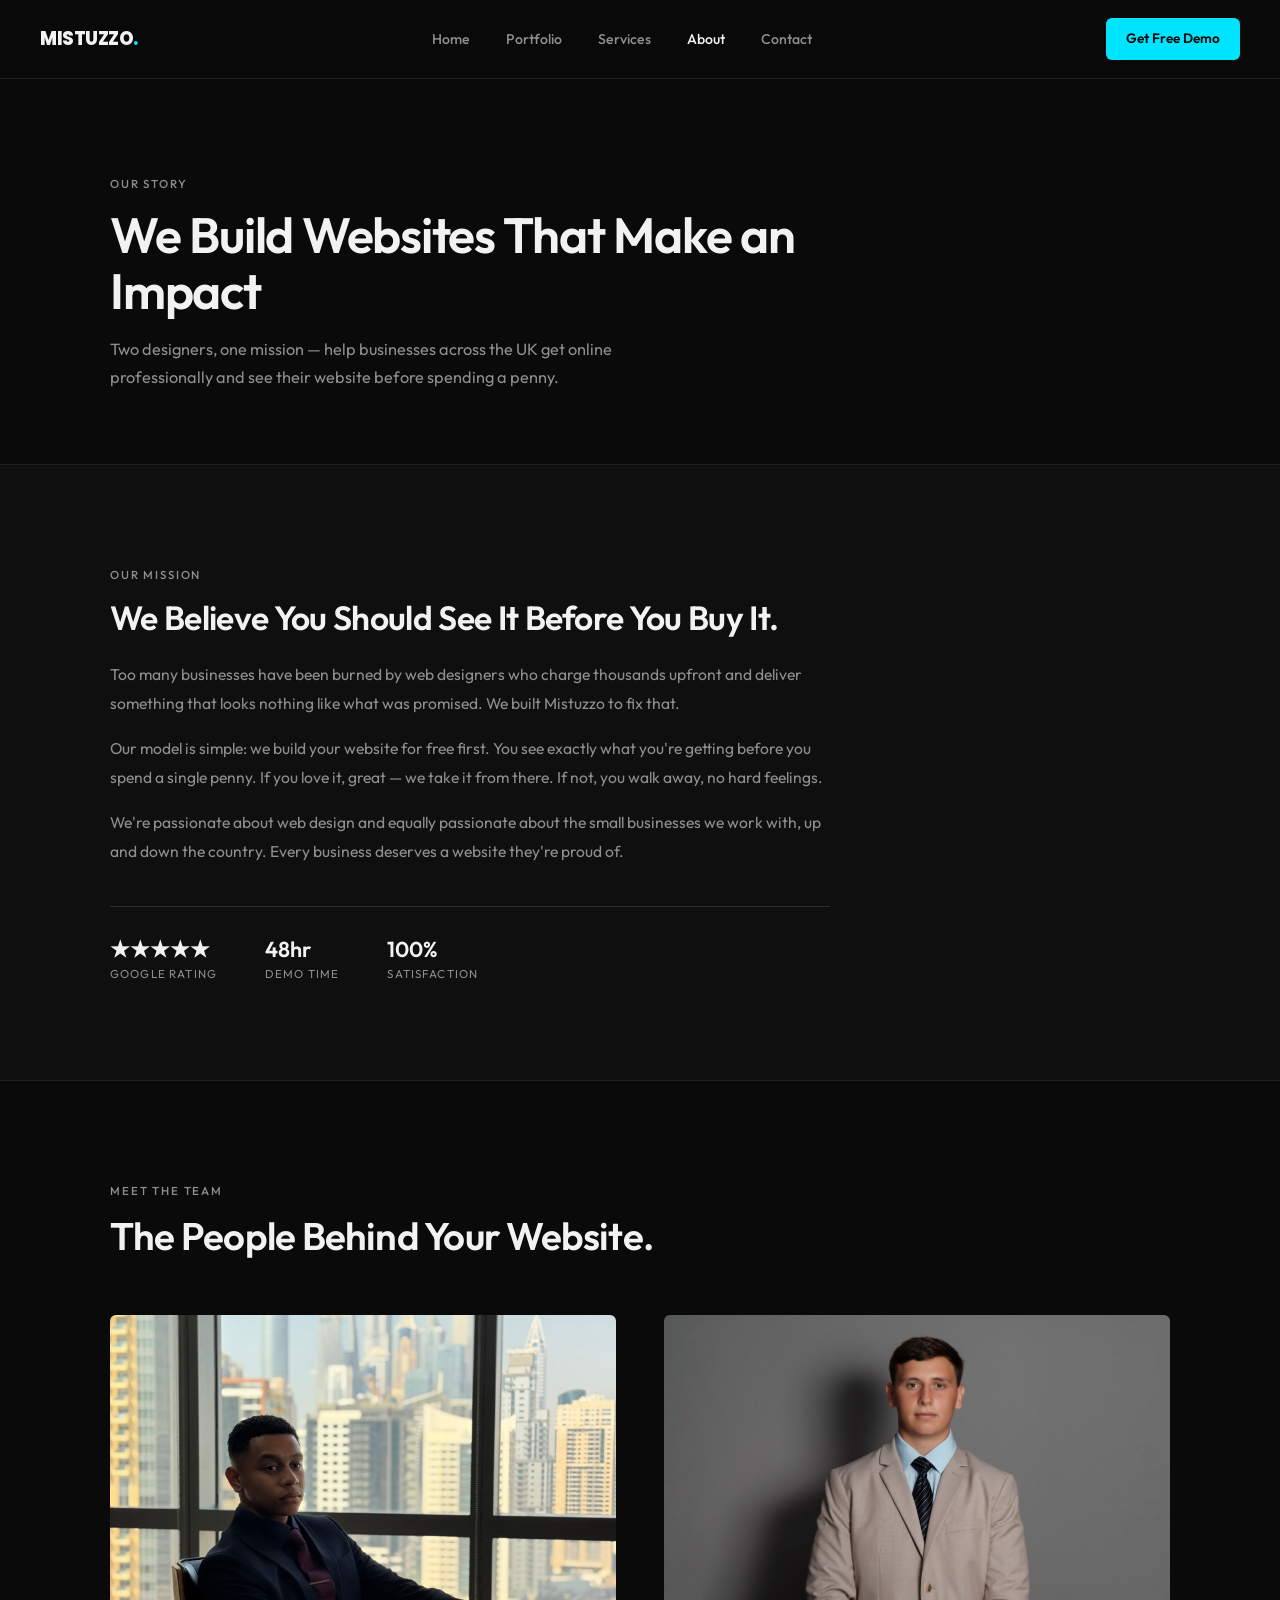
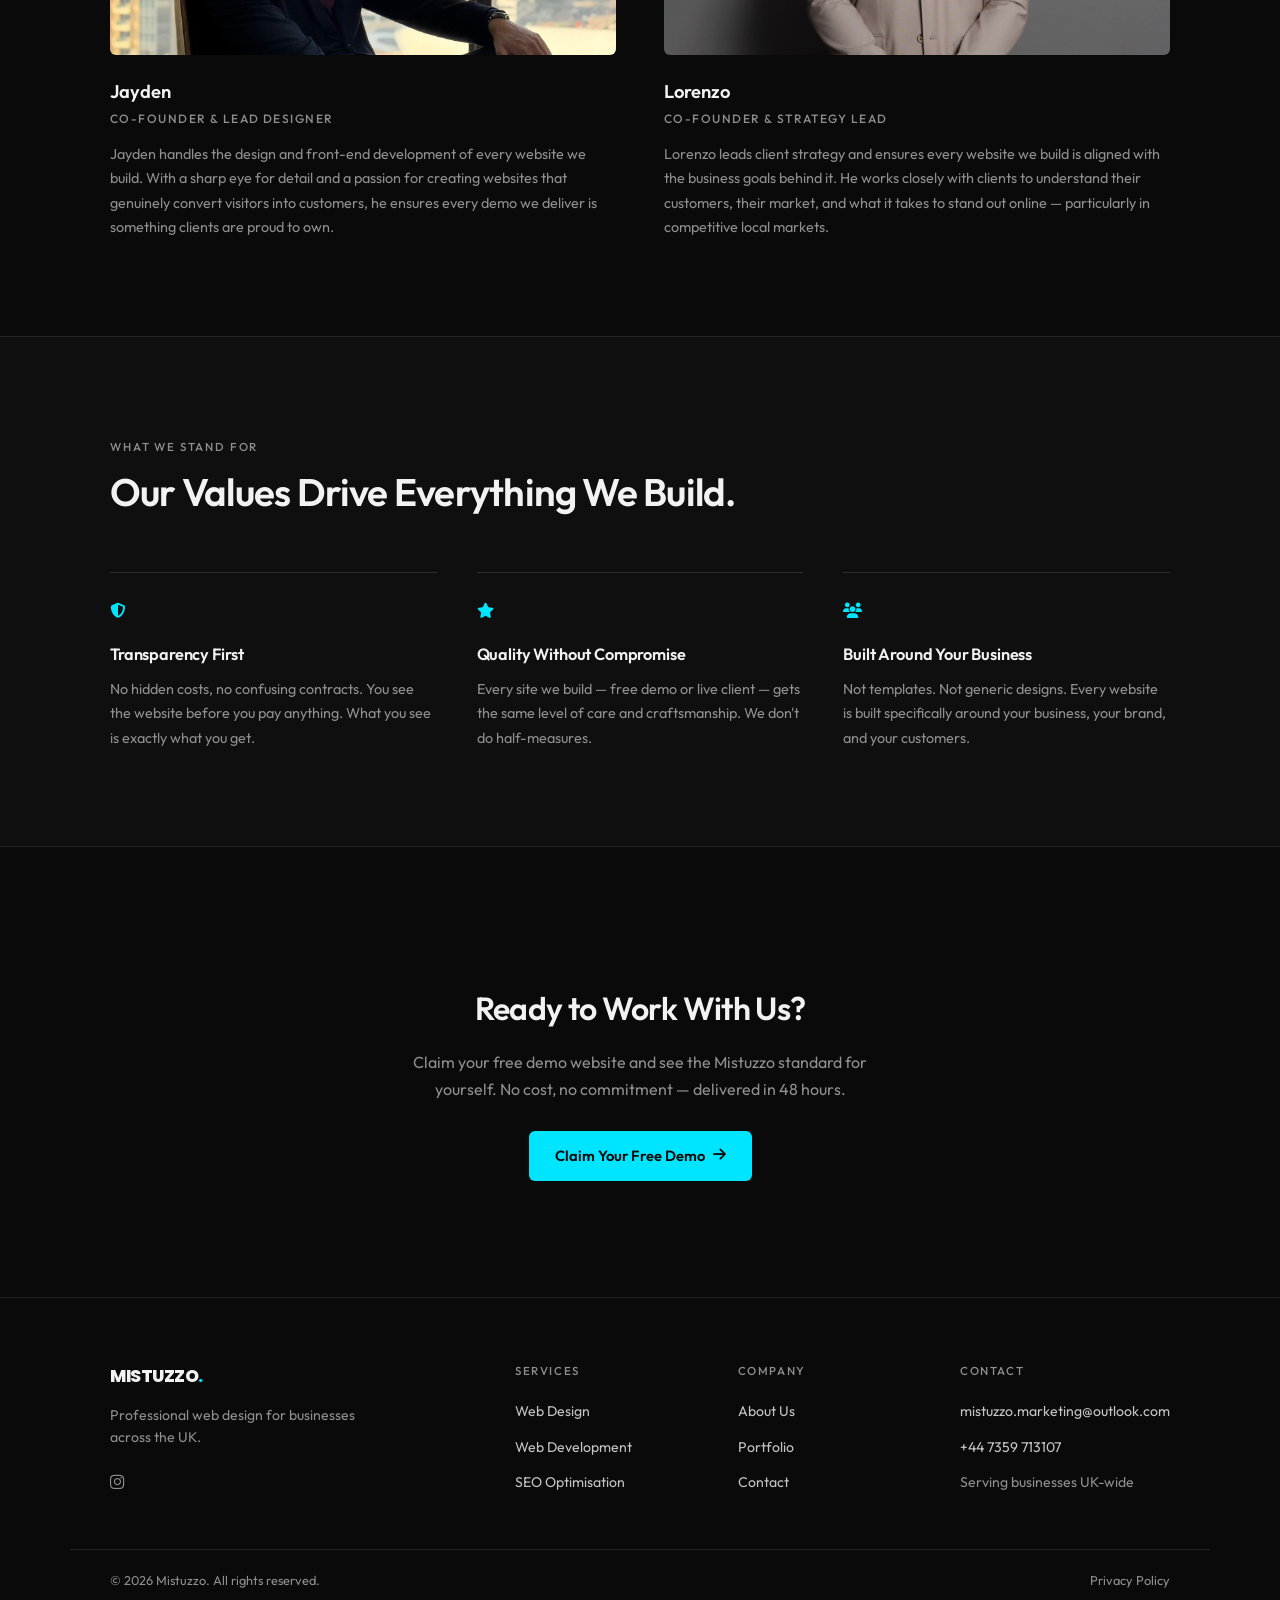
==== commit e9361b40: "Site audit improvements + v3.3 flat editorial redesign Audit-driven fixes (v3.2): - Add privacy-poli" ====
--- a/about.html
+++ b/about.html
@@ -3,241 +3,265 @@
 <head>
     <meta charset="UTF-8">
     <meta name="viewport" content="width=device-width, initial-scale=1.0">
-    <title>About Us | Mistuzzo Marketing | Affordable Web Design for Small Businesses</title>
-    <meta name="description" content="Meet Jayden and Lorenzo, founders of Mistuzzo Marketing. We help small businesses succeed online with professional, affordable web design and digital marketing.">
-    <meta name="keywords" content="about us, web design agency, digital marketing agency, small business marketing, affordable web design, Mistuzzo Marketing">
-    <meta name="author" content="Mistuzzo Marketing">
+    <title>About Us | Professional Web Design | Mistuzzo</title>
+    <meta name="description" content="Meet the team behind Mistuzzo. We build professional websites for businesses across Hinckley, Ashby de la Zouch, Coalville and the UK — with a free demo before you pay.">
+    <meta name="keywords" content="about Mistuzzo, web design agency UK, web designers Hinckley, web designers Ashby de la Zouch, web design Coalville, professional web designers">
+    <meta name="author" content="Mistuzzo">
     <meta name="robots" content="index, follow">
-    <link rel="canonical" href="https://mistuzzomarketing.co.uk/about.html">
-    
-    <!-- Open Graph / Facebook -->
+    <link rel="canonical" href="https://mistuzzo.com/about.html">
+
     <meta property="og:type" content="website">
-    <meta property="og:url" content="https://mistuzzomarketing.co.uk/about.html">
-    <meta property="og:title" content="About Mistuzzo Marketing | Helping Small Businesses Succeed Online">
-    <meta property="og:description" content="100% client satisfaction. 24hr response time. We create professional websites that help small businesses grow.">
-    <meta property="og:image" content="https://mistuzzomarketing.co.uk/favicons/android-chrome-512x512.png">
-    <meta property="og:site_name" content="Mistuzzo Marketing">
+    <meta property="og:url" content="https://mistuzzo.com/about.html">
+    <meta property="og:title" content="About Us | Professional Web Design | Mistuzzo">
+    <meta property="og:description" content="Meet the team behind Mistuzzo. Professional web design for Hinckley, Ashby de la Zouch, Coalville & the UK — free demo before you pay.">
+    <meta property="og:image" content="https://mistuzzo.com/favicons/android-chrome-512x512.png">
+    <meta property="og:site_name" content="Mistuzzo">
     <meta property="og:locale" content="en_GB">
-    
-    <!-- Twitter Card -->
+
     <meta name="twitter:card" content="summary_large_image">
-    <meta name="twitter:url" content="https://mistuzzomarketing.co.uk/about.html">
-    <meta name="twitter:title" content="About Mistuzzo Marketing | Helping Small Businesses Succeed Online">
-    <meta name="twitter:description" content="100% client satisfaction. 24hr response time. We create professional websites that help small businesses grow.">
-    <meta name="twitter:image" content="https://mistuzzomarketing.co.uk/favicons/android-chrome-512x512.png">
-    
-    <!-- Additional SEO -->
-    <meta name="viewport" content="width=device-width, initial-scale=1.0">
+    <meta name="twitter:url" content="https://mistuzzo.com/about.html">
+    <meta name="twitter:title" content="About Us | Professional Web Design | Mistuzzo">
+    <meta name="twitter:description" content="Meet the team behind Mistuzzo. Professional web design for Hinckley, Ashby de la Zouch, Coalville & the UK.">
+    <meta name="twitter:image" content="https://mistuzzo.com/favicons/android-chrome-512x512.png">
+
     <meta http-equiv="X-UA-Compatible" content="IE=edge">
-    <meta name="format-detection" content="telephone=no">
-    <!-- Favicons -->
+    <meta name="theme-color" content="#00e5ff">
+
     <link rel="icon" type="image/x-icon" href="favicons/favicon.ico">
     <link rel="icon" type="image/png" sizes="16x16" href="favicons/favicon-16x16.png">
     <link rel="icon" type="image/png" sizes="32x32" href="favicons/favicon-32x32.png">
     <link rel="apple-touch-icon" sizes="180x180" href="favicons/apple-touch-icon.png">
-    <link rel="icon" type="image/png" sizes="192x192" href="favicons/android-chrome-192x192.png">
-    <link rel="icon" type="image/png" sizes="512x512" href="favicons/android-chrome-512x512.png">
     <link rel="manifest" href="favicons/site.webmanifest">
-    <meta name="msapplication-config" content="favicons/browserconfig.xml">
-    <meta name="theme-color" content="#00d4ff">
+
     <link rel="preconnect" href="https://fonts.googleapis.com">
     <link rel="preconnect" href="https://fonts.gstatic.com" crossorigin>
-    <link href="https://fonts.googleapis.com/css2?family=Inter:wght@300;400;500;600;700;800&family=Poppins:wght@400;500;600;700;800&display=swap" rel="stylesheet">
-    <link href="https://unpkg.com/aos@2.3.1/dist/aos.css" rel="stylesheet">
-    <link rel="stylesheet" href="https://cdnjs.cloudflare.com/ajax/libs/font-awesome/6.4.0/css/all.min.css">
+    <link href="https://fonts.googleapis.com/css2?family=Outfit:wght@300;400;500;600;700;800&family=Poppins:wght@700;800;900&display=swap" rel="stylesheet">
+    <link rel="stylesheet" href="https://cdnjs.cloudflare.com/ajax/libs/font-awesome/6.5.1/css/all.min.css">
     <link rel="stylesheet" href="styles/styles.css">
+
+    <style>
+        /* MISSION SECTION */
+        .mission-grid { max-width: 720px; }
+        .mission-content h2 {
+            font-size: clamp(1.6rem, 3vw, 2.1rem);
+            font-weight: 600; color: var(--white);
+            line-height: 1.18; margin-bottom: 22px; letter-spacing: -0.02em;
+        }
+        .mission-content h2 span { color: var(--white); }
+        .mission-content p {
+            font-size: 0.98rem; color: var(--grey); line-height: 1.85; margin-bottom: 16px;
+        }
+        .mission-stats { display: flex; gap: 48px; margin-top: 40px; padding-top: 28px; border-top: 1px solid #2e2e2e; }
+        .mission-stat .stat-num {
+            font-size: 1.35rem; font-weight: 600; color: var(--white); line-height: 1.3;
+        }
+        .mission-stat .stat-label { font-size: 0.72rem; color: var(--grey); margin-top: 2px; text-transform: uppercase; letter-spacing: 0.1em; }
+
+        /* FOUNDERS */
+        .founders-grid {
+            display: grid; grid-template-columns: 1fr 1fr; gap: 48px;
+        }
+        .founder-img { width: 100%; height: 340px; object-fit: cover; object-position: center top; display: block; border-radius: 6px; }
+        .founder-info { padding: 22px 0 0; }
+        .founder-name {
+            font-size: 1.15rem; font-weight: 600; color: var(--white); margin-bottom: 2px;
+        }
+        .founder-role {
+            font-size: 0.75rem; font-weight: 500; color: var(--grey);
+            text-transform: uppercase; letter-spacing: 0.12em; margin-bottom: 14px;
+        }
+        .founder-bio { font-size: 0.9rem; color: var(--grey); line-height: 1.7; }
+
+        /* VALUES */
+        .values-grid { display: grid; grid-template-columns: repeat(3, 1fr); gap: 48px 40px; }
+
+        /* CTA */
+        .about-cta {
+            text-align: center; padding: 40px 32px 20px;
+        }
+        .about-cta h2 {
+            font-size: clamp(1.6rem, 3vw, 2rem);
+            font-weight: 600; color: var(--white);
+            margin-bottom: 14px; letter-spacing: -0.02em;
+        }
+        .about-cta p { color: var(--grey); max-width: 480px; margin: 0 auto 28px; line-height: 1.7; }
+
+        @media (max-width: 968px) {
+            .founders-grid { grid-template-columns: 1fr; gap: 40px; }
+            .values-grid { grid-template-columns: 1fr; gap: 36px; }
+            .mission-stats { gap: 32px; flex-wrap: wrap; }
+        }
+    </style>
 </head>
 <body>
-    <!-- Animated Background -->
-    <div class="animated-bg">
-        <div class="bg-shape bg-shape-1"></div>
-        <div class="bg-shape bg-shape-2"></div>
-        <div class="bg-shape bg-shape-3"></div>
-    </div>
-    <!-- Animated Background Shapes -->
-    <div class="bg-shapes">
-        <div class="bg-shape bg-shape-1"></div>
-        <div class="bg-shape bg-shape-2"></div>
-        <div class="bg-shape bg-shape-3"></div>
-        <div class="bg-shape bg-shape-4"></div>
-    </div>
-
-    <!-- Navigation -->
-    <nav id="navbar">
-        <div class="nav-container">
-            <a href="index.html" class="logo">
-                <span class="logo-text">Mistuzzo</span>
-                <span class="logo-accent">Marketing</span>
-            </a>
-            <ul class="nav-links" id="navLinks">
-                <li><a href="index.html">Home</a></li>
-                <li><a href="services.html">Services</a></li>
+
+<nav class="nav" id="nav">
+    <a href="index.html" class="nav-logo">MISTUZZO<span>.</span></a>
+    <div class="nav-links" id="navLinks">
+        <a href="index.html">Home</a>
+        <a href="portfolio.html">Portfolio</a>
+        <a href="services.html">Services</a>
+        <a href="about.html" class="active">About</a>
+        <a href="contact.html">Contact</a>
+    </div>
+    <div class="nav-right">
+        <button class="nav-toggle" id="navToggle" aria-label="Open menu">
+            <span></span><span></span><span></span>
+        </button>
+        <a href="contact.html" class="nav-cta">Get Free Demo</a>
+    </div>
+</nav>
+
+<!-- PAGE HEADER -->
+<div style="position:relative; overflow:hidden;">
+    <div class="glow glow-1" style="top:-100px; right:-100px; width:500px; height:500px;"></div>
+    <section class="page-header">
+        <div class="section-label">Our Story</div>
+        <h1>We Build Websites That <span class="highlight">Make an Impact</span></h1>
+        <p>Two designers, one mission — help businesses across the UK get online professionally and see their website before spending a penny.</p>
+    </section>
+</div>
+
+<!-- MISSION -->
+<div class="section-dark">
+    <section class="section">
+        <div class="mission-grid">
+            <div class="mission-content" data-aos="fade-right">
+                <div class="section-label">Our Mission</div>
+                <h2>We Believe You Should <span>See It Before You Buy It.</span></h2>
+                <p>Too many businesses have been burned by web designers who charge thousands upfront and deliver something that looks nothing like what was promised. We built Mistuzzo to fix that.</p>
+                <p>Our model is simple: we build your website for free first. You see exactly what you're getting before you spend a single penny. If you love it, great — we take it from there. If not, you walk away, no hard feelings.</p>
+                <p>We're passionate about web design and equally passionate about the small businesses we work with, up and down the country. Every business deserves a website they're proud of.</p>
+                <div class="mission-stats">
+                    <div class="mission-stat">
+                        <div class="stat-num">★★★★★</div>
+                        <div class="stat-label">Google Rating</div>
+                    </div>
+                    <div class="mission-stat">
+                        <div class="stat-num">48hr</div>
+                        <div class="stat-label">Demo Time</div>
+                    </div>
+                    <div class="mission-stat">
+                        <div class="stat-num">100%</div>
+                        <div class="stat-label">Satisfaction</div>
+                    </div>
+                </div>
+            </div>
+        </div>
+    </section>
+</div>
+
+<!-- FOUNDERS -->
+<section class="section">
+    <div data-aos="fade-up"><div class="section-label">Meet the Team</div></div>
+    <h2 class="section-title" data-aos="fade-up" data-aos-delay="100">The People Behind Your Website.</h2>
+    <div class="founders-grid">
+        <div class="founder-card">
+            <img src="about/jayden.jpeg" alt="Jayden — Co-Founder of Mistuzzo" class="founder-img" style="object-position: center 40%;">
+            <div class="founder-info">
+                <div class="founder-name">Jayden</div>
+                <div class="founder-role">Co-Founder & Lead Designer</div>
+                <p class="founder-bio">Jayden handles the design and front-end development of every website we build. With a sharp eye for detail and a passion for creating websites that genuinely convert visitors into customers, he ensures every demo we deliver is something clients are proud to own.</p>
+            </div>
+        </div>
+        <div class="founder-card">
+            <img src="about/lorenzo.jpeg" alt="Lorenzo — Co-Founder of Mistuzzo" class="founder-img">
+            <div class="founder-info">
+                <div class="founder-name">Lorenzo</div>
+                <div class="founder-role">Co-Founder & Strategy Lead</div>
+                <p class="founder-bio">Lorenzo leads client strategy and ensures every website we build is aligned with the business goals behind it. He works closely with clients to understand their customers, their market, and what it takes to stand out online — particularly in competitive local markets.</p>
+            </div>
+        </div>
+    </div>
+</section>
+
+<!-- VALUES -->
+<div class="section-dark">
+    <section class="section">
+        <div data-aos="fade-up"><div class="section-label">What We Stand For</div></div>
+        <h2 class="section-title" data-aos="fade-up" data-aos-delay="100">Our Values Drive Everything We Build.</h2>
+        <div class="values-grid">
+            <div class="card" data-aos="fade-up" data-aos-delay="100">
+                <div class="card-icon"><i class="fas fa-shield-alt"></i></div>
+                <h3>Transparency First</h3>
+                <p>No hidden costs, no confusing contracts. You see the website before you pay anything. What you see is exactly what you get.</p>
+            </div>
+            <div class="card" data-aos="fade-up" data-aos-delay="200">
+                <div class="card-icon"><i class="fas fa-star"></i></div>
+                <h3>Quality Without Compromise</h3>
+                <p>Every site we build — free demo or live client — gets the same level of care and craftsmanship. We don't do half-measures.</p>
+            </div>
+            <div class="card" data-aos="fade-up" data-aos-delay="300">
+                <div class="card-icon"><i class="fas fa-users"></i></div>
+                <h3>Built Around Your Business</h3>
+                <p>Not templates. Not generic designs. Every website is built specifically around your business, your brand, and your customers.</p>
+            </div>
+        </div>
+    </section>
+</div>
+
+<!-- CTA -->
+<section class="section">
+    <div class="about-cta" data-aos="zoom-in">
+        <h2>Ready to Work With Us?</h2>
+        <p>Claim your free demo website and see the Mistuzzo standard for yourself. No cost, no commitment — delivered in 48 hours.</p>
+        <a href="contact.html" class="btn-primary">Claim Your Free Demo <i class="fas fa-arrow-right"></i></a>
+    </div>
+</section>
+
+<!-- FOOTER -->
+<footer class="footer">
+    <div class="footer-inner">
+        <div class="footer-col">
+            <a href="index.html" class="footer-logo">MISTUZZO<span>.</span></a>
+            <p>Professional web design for businesses across the UK.</p>
+            <div class="footer-social">
+                <a href="https://instagram.com/mistuzzo_marketing" target="_blank" rel="noopener" aria-label="Instagram"><i class="fab fa-instagram"></i></a>
+            </div>
+        </div>
+        <div class="footer-col">
+            <h4>Services</h4>
+            <ul>
+                <li><a href="services.html">Web Design</a></li>
+                <li><a href="services.html">Web Development</a></li>
+                <li><a href="services.html">SEO Optimisation</a></li>
+            </ul>
+        </div>
+        <div class="footer-col">
+            <h4>Company</h4>
+            <ul>
+                <li><a href="about.html">About Us</a></li>
                 <li><a href="portfolio.html">Portfolio</a></li>
-                <li><a href="about.html" class="active">About</a></li>
                 <li><a href="contact.html">Contact</a></li>
             </ul>
-            <button class="mobile-menu-toggle" id="mobileMenuToggle">
-                <span></span>
-                <span></span>
-                <span></span>
-            </button>
-            <a href="contact.html" class="btn-primary">Request FREE Demo</a>
-        </div>
-    </nav>
-
-    <!-- Page Header -->
-    <section class="page-header">
-        <div class="container">
-            <div class="page-header-content" data-aos="fade-up">
-                <span class="section-tag">About Us</span>
-                <h1>Who We Are</h1>
-                <p>We're a digital marketing agency on a mission to help small businesses succeed online with affordable, professional services.</p>
-            </div>
-        </div>
-    </section>
-
-    <!-- About Content -->
-    <section class="about-content">
-        <div class="container">
-            <div class="about-story" data-aos="fade-up">
-                <h2>Our Story</h2>
-                <p>Mistuzzo Marketing was founded with a simple belief: every small business deserves a professional online presence, regardless of their budget.</p>
-                <p>We've seen too many talented business owners—caterers, detailers, salons, contractors—doing incredible work but struggling to attract customers because their online presence doesn't reflect the quality of their services. That's where we come in.</p>
-                <p>We specialize in helping service-based businesses get online quickly and affordably. No complicated jargon, no hidden fees, no month-long timelines. Just professional websites and effective marketing that actually brings in customers.</p>
-            </div>
-
-            <div class="values-grid" data-aos="fade-up">
-                <div class="value-card">
-                    <div class="value-icon">
-                        <i class="fas fa-hand-holding-usd"></i>
-                    </div>
-                    <h3>Affordable Quality</h3>
-                    <p>Professional services at prices small businesses can actually afford. No hidden fees, no surprises.</p>
-                </div>
-                <div class="value-card">
-                    <div class="value-icon">
-                        <i class="fas fa-rocket"></i>
-                    </div>
-                    <h3>Fast Delivery</h3>
-                    <p>We understand you need to get online quickly. Most websites are completed within 2-3 weeks.</p>
-                </div>
-                <div class="value-card">
-                    <div class="value-icon">
-                        <i class="fas fa-comments"></i>
-                    </div>
-                    <h3>Clear Communication</h3>
-                    <p>No technical jargon. We explain everything in plain English and keep you updated every step of the way.</p>
-                </div>
-                <div class="value-card">
-                    <div class="value-icon">
-                        <i class="fas fa-chart-line"></i>
-                    </div>
-                    <h3>Results-Focused</h3>
-                    <p>We measure success by your success. Our goal is to bring you more customers and grow your business.</p>
-                </div>
-            </div>
-        </div>
-    </section>
-
-    <!-- Founders Section -->
-    <section class="founders-section">
-        <div class="container">
-            <div class="section-header" data-aos="fade-up">
-                <span class="section-tag">Meet The Team</span>
-                <h2>Our Founders</h2>
-                <p>Two entrepreneurs passionate about helping small businesses succeed online.</p>
-            </div>
-            <div class="founders-grid">
-                <div class="founder-card" data-aos="fade-up" data-aos-delay="100">
-                    <div class="founder-image">
-                        <img src="about/jayden.jpeg" alt="Jayden - Founder">
-                    </div>
-                    <div class="founder-info">
-                        <h3>Jayden</h3>
-                        <p class="founder-title">Co-Founder</p>
-                        <p class="founder-bio">Specializes in web development and digital strategy, bringing technical expertise and creative solutions to every project.</p>
-                    </div>
-                </div>
-                <div class="founder-card" data-aos="fade-up" data-aos-delay="200">
-                    <div class="founder-image">
-                        <img src="about/lorenzo.jpeg" alt="Lorenzo - Founder">
-                    </div>
-                    <div class="founder-info">
-                        <h3>Lorenzo</h3>
-                        <p class="founder-title">Co-Founder</p>
-                        <p class="founder-bio">Focuses on digital marketing and client relationships, ensuring every campaign delivers real results for our clients.</p>
-                    </div>
-                </div>
-            </div>
-        </div>
-    </section>
-
-    <!-- Stats Section -->
-    <section class="stats-section">
-        <div class="container">
-            <div class="stats-grid">
-                <div class="stat-item" data-aos="fade-up" data-aos-delay="100">
-                    <div class="stat-number">100%</div>
-                    <div class="stat-label">Client Satisfaction</div>
-                </div>
-                <div class="stat-item" data-aos="fade-up" data-aos-delay="200">
-                    <div class="stat-number">24hr</div>
-                    <div class="stat-label">Average Response Time</div>
-                </div>
-            </div>
-        </div>
-    </section>
-
-    <!-- CTA Section -->
-    <section class="cta-section">
-        <div class="container">
-            <div class="cta-content" data-aos="fade-up">
-                <h2>Ready For Your FREE Demo Website?</h2>
-                <p>Get a custom demo website made for your business - completely free, no obligation.</p>
-                <a href="contact.html" class="btn-white btn-large">Request FREE Demo Website</a>
-            </div>
-        </div>
-    </section>
-
-    <!-- Footer -->
-    <footer>
-        <div class="container">
-            <div class="footer-content">
-                <div class="footer-col">
-                    <div class="footer-logo">
-                        <span class="logo-text">Mistuzzo</span>
-                        <span class="logo-accent">Marketing</span>
-                    </div>
-                    <p>Professional web design and digital marketing services for small businesses.</p>
-                    <div class="social-links">
-                        <a href="https://instagram.com/mistuzzo_marketing" target="_blank" aria-label="Instagram"><i class="fab fa-instagram"></i></a>
-                    </div>
-                </div>
-                <div class="footer-col">
-                    <h4>Services</h4>
-                    <ul>
-                        <li><a href="services.html">Web Development</a></li>
-                        <li><a href="services.html">Digital Marketing</a></li>
-                        <li><a href="services.html">SEO Services</a></li>
-                    </ul>
-                </div>
-                <div class="footer-col">
-                    <h4>Company</h4>
-                    <ul>
-                        <li><a href="about.html">About Us</a></li>
-                        <li><a href="portfolio.html">Portfolio</a></li>
-                        <li><a href="contact.html">Contact</a></li>
-                    </ul>
-                </div>
-                <div class="footer-col">
-                    <h4>Contact</h4>
-                    <ul>
-                        <li><a href="mailto:mistuzzo.marketing@outlook.com">mistuzzo.marketing@outlook.com</a></li>
-                        <li>Serving businesses worldwide</li>
-                    </ul>
-                </div>
-            </div>
-    <script src="https://unpkg.com/aos@2.3.1/dist/aos.js"></script>
-    <script src="js/main.js"></script>
+        </div>
+        <div class="footer-col">
+            <h4>Contact</h4>
+            <ul>
+                <li><a href="mailto:mistuzzo.marketing@outlook.com">mistuzzo.marketing@outlook.com</a></li>
+                <li><a href="https://wa.me/447359713107">+44 7359 713107</a></li>
+                <li><span>Serving businesses UK-wide</span></li>
+            </ul>
+        </div>
+    </div>
+    <div class="footer-bottom">
+        <p>&copy; 2026 Mistuzzo. All rights reserved.</p>
+        <p><a href="privacy-policy.html">Privacy Policy</a></p>
+    </div>
+</footer>
+
+<script>
+    const nav = document.getElementById('nav');
+    const navToggle = document.getElementById('navToggle');
+    const navLinks = document.getElementById('navLinks');
+    window.addEventListener('scroll', () => nav.classList.toggle('scrolled', window.scrollY > 40));
+    const backdrop = document.createElement('div');
+    backdrop.className = 'nav-backdrop';
+    document.body.appendChild(backdrop);
+    function closeNav() { navToggle.classList.remove('open'); navLinks.classList.remove('open'); backdrop.classList.remove('active'); document.body.style.overflow = ''; }
+    navToggle.addEventListener('click', () => navLinks.classList.contains('open') ? closeNav() : (navToggle.classList.add('open'), navLinks.classList.add('open'), backdrop.classList.add('active'), document.body.style.overflow = 'hidden'));
+    backdrop.addEventListener('click', closeNav);
+    navLinks.querySelectorAll('a').forEach(l => l.addEventListener('click', closeNav));
+</script>
 </body>
-</html>+</html>
--- a/styles/styles.css
+++ b/styles/styles.css
@@ -1,2329 +1,349 @@
-/* ===== VARIABLES ===== */
+/*
+ * Mistuzzo — Shared Stylesheet
+ * Theme: Dark / Cyan — flat, editorial, restrained accent use
+ */
+
 :root {
-    --primary-blue: #00d4ff;
-    --dark-blue: #0099cc;
-    --navy: #1a2332;
-    --white: #ffffff;
-    --off-white: #f8f9fa;
-    --light-grey: #6c757d;
-    --dark-grey: #343a40;
-    --border-color: #e9ecef;
-    --shadow: 0 2px 10px rgba(0, 0, 0, 0.05);
-    --shadow-hover: 0 5px 25px rgba(0, 212, 255, 0.15);
-}
-
-/* ===== ANIMATED BACKGROUND ===== */
-.animated-bg {
-    position: fixed;
-    top: 0;
-    left: 0;
-    width: 100%;
-    height: 100%;
-    z-index: -1;
-    overflow: hidden;
-    pointer-events: none;
-}
-
-.bg-shape {
-    position: absolute;
-    border-radius: 50%;
-    opacity: 0.03;
-    animation: float 20s infinite ease-in-out;
-}
-
-.bg-shape-1 {
-    width: 400px;
-    height: 400px;
-    background: linear-gradient(135deg, var(--primary-blue), var(--dark-blue));
-    top: 10%;
-    left: 5%;
-    animation-duration: 25s;
-}
-
-.bg-shape-2 {
-    width: 300px;
-    height: 300px;
-    background: linear-gradient(135deg, var(--dark-blue), var(--primary-blue));
-    bottom: 10%;
-    right: 10%;
-    animation-delay: 5s;
-    animation-duration: 30s;
-}
-
-.bg-shape-3 {
-    width: 200px;
-    height: 200px;
-    background: linear-gradient(135deg, var(--primary-blue), var(--dark-blue));
-    top: 50%;
-    left: 50%;
-    animation-delay: 10s;
-    animation-duration: 35s;
-}
-
-@keyframes float {
-    0%, 100% {
-        transform: translate(0, 0) rotate(0deg);
-    }
-    25% {
-        transform: translate(30px, -30px) rotate(90deg);
-    }
-    50% {
-        transform: translate(-20px, 20px) rotate(180deg);
-    }
-    75% {
-        transform: translate(20px, 30px) rotate(270deg);
-    }
-}
-
-/* ===== RESET & BASE ===== */
-* {
-    margin: 0;
-    padding: 0;
-    box-sizing: border-box;
-}
-
-html {
-    scroll-behavior: smooth;
-}
+    --black: #0a0a0a;
+    --dark: #0f0f0f;
+    --dark-surface: #141414;
+    --cyan: #00e5ff;
+    --cyan-dim: #00b8cc;
+    --cyan-glow: rgba(0, 229, 255, 0.15);
+    --cyan-glow-strong: rgba(0, 229, 255, 0.3);
+    --white: #f2f2f2;
+    --grey: #8f8f8f;
+    --text: #c5c5c5;
+    --hairline: #222222;
+}
+
+* { margin: 0; padding: 0; box-sizing: border-box; }
+html { scroll-behavior: smooth; overflow-x: hidden; }
 
 body {
-    font-family: 'Inter', sans-serif;
-    color: var(--dark-grey);
-    background: var(--white);
+    font-family: 'Outfit', sans-serif;
+    background: var(--black);
+    color: var(--text);
     line-height: 1.6;
     overflow-x: hidden;
-    position: relative;
-}
-
-/* Animated Background Elements */
-.bg-shapes {
-    position: fixed;
-    top: 0;
-    left: 0;
-    width: 100%;
-    height: 100%;
-    z-index: -1;
-    pointer-events: none;
-    overflow: hidden;
-}
-
-.bg-shape {
-    position: absolute;
-    border-radius: 50%;
-    opacity: 0.05;
-    animation: float 20s infinite ease-in-out;
-}
-
-.bg-shape-1 {
-    width: 300px;
-    height: 300px;
-    background: linear-gradient(135deg, var(--primary-blue), var(--dark-blue));
-    top: 10%;
-    left: 5%;
-    animation-delay: 0s;
-    animation-duration: 25s;
-}
-
-.bg-shape-2 {
-    width: 200px;
-    height: 200px;
-    background: linear-gradient(135deg, var(--dark-blue), var(--primary-blue));
-    top: 60%;
-    right: 10%;
-    animation-delay: 5s;
-    animation-duration: 30s;
-}
-
-.bg-shape-3 {
-    width: 150px;
-    height: 150px;
-    background: linear-gradient(135deg, var(--primary-blue), var(--dark-blue));
-    bottom: 15%;
-    left: 15%;
-    animation-delay: 10s;
-    animation-duration: 35s;
-}
-
-.bg-shape-4 {
-    width: 250px;
-    height: 250px;
-    background: linear-gradient(135deg, var(--dark-blue), var(--primary-blue));
-    top: 40%;
-    right: 30%;
-    animation-delay: 15s;
-    animation-duration: 28s;
-}
-
-@keyframes float {
-    0%, 100% {
-        transform: translate(0, 0) rotate(0deg);
-    }
-    25% {
-        transform: translate(30px, -30px) rotate(90deg);
-    }
-    50% {
-        transform: translate(-20px, 20px) rotate(180deg);
-    }
-    75% {
-        transform: translate(20px, 30px) rotate(270deg);
-    }
-}
-
-/* Ensure content is above background */
-nav, section, footer {
-    position: relative;
-    z-index: 1;
-}
-
-.container {
-    max-width: 95%;
-    margin: 0 auto;
-    padding: 0 3rem;
-}
-
-@media (min-width: 1920px) {
-    .container {
-        max-width: 1800px;
-    }
-}
-
-img {
-    max-width: 100%;
-    height: auto;
-    display: block;
-}
-
-a {
-    text-decoration: none;
-    color: inherit;
-}
+    max-width: 100vw;
+    -webkit-font-smoothing: antialiased;
+}
+
+/* Decorative glow blobs retired — class kept so existing markup stays valid */
+.glow { display: none; }
 
 /* ===== NAVIGATION ===== */
-nav {
-    position: fixed;
-    top: 0;
-    left: 0;
-    width: 100%;
-    background: var(--white);
-    box-shadow: var(--shadow);
-    z-index: 1000;
-    transition: all 0.3s ease;
-}
-
-.nav-container {
-    max-width: 1400px;
-    margin: 0 auto;
-    padding: 1rem 3rem;
-    display: flex;
-    align-items: center;
-    justify-content: space-between;
-}
-
-.logo {
-    font-size: 1.5rem;
-    font-weight: 700;
-    display: flex;
-    align-items: baseline;
-    gap: 0.5rem;
-}
-
-.logo-text {
-    color: var(--navy);
+.nav {
+    position: fixed; top: 0; width: 100%;
+    padding: 18px 40px;
+    display: flex; justify-content: space-between; align-items: center;
+    z-index: 10001;
+    background: rgba(10,10,10,0.92);
+    backdrop-filter: blur(12px);
+    -webkit-backdrop-filter: blur(12px);
+    border-bottom: 1px solid var(--hairline);
+    transition: padding 0.2s ease;
+}
+.nav.scrolled { padding: 14px 40px; background: rgba(10,10,10,0.98); }
+.nav-logo {
     font-family: 'Poppins', sans-serif;
-}
-
-.logo-accent {
-    color: var(--primary-blue);
-    font-family: 'Poppins', sans-serif;
-}
-
-.nav-links {
-    display: flex;
-    list-style: none;
-    gap: 2rem;
-    align-items: center;
-}
-
+    font-weight: 800; font-size: 1.15rem;
+    color: var(--white); text-decoration: none;
+    letter-spacing: -0.5px; flex-shrink: 0;
+}
+.nav-logo span { color: var(--cyan); }
+.nav-links { display: flex; align-items: center; gap: 36px; }
 .nav-links a {
-    color: var(--dark-grey);
-    font-weight: 500;
-    font-size: 0.95rem;
-    transition: color 0.3s ease;
-    position: relative;
-}
-
-.nav-links a::after {
-    content: '';
-    position: absolute;
-    bottom: -5px;
-    left: 0;
-    width: 0;
-    height: 2px;
-    background: var(--primary-blue);
-    transition: width 0.3s ease;
-}
-
-.nav-links a:hover::after,
-.nav-links a.active::after {
-    width: 100%;
-}
-
-.nav-links a:hover,
-.nav-links a.active {
-    color: var(--primary-blue);
-}
-
-.mobile-menu-toggle {
-    display: none;
-    flex-direction: column;
-    gap: 5px;
-    background: none;
-    border: none;
-    cursor: pointer;
-    padding: 0.5rem;
-}
-
-.mobile-menu-toggle span {
-    width: 25px;
-    height: 3px;
-    background: var(--navy);
-    transition: all 0.3s ease;
-    border-radius: 3px;
+    color: var(--grey); text-decoration: none;
+    font-size: 0.88rem; font-weight: 500;
+    transition: color 0.15s ease;
+}
+.nav-links a:hover, .nav-links a.active { color: var(--white); }
+.nav-right { display: flex; align-items: center; gap: 16px; }
+.nav-cta {
+    background: var(--cyan); color: var(--black);
+    padding: 10px 20px; border-radius: 6px;
+    text-decoration: none; font-weight: 600;
+    font-size: 0.85rem;
+    transition: background 0.15s ease; flex-shrink: 0;
+}
+.nav-cta:hover { background: #7defff; }
+.nav-toggle {
+    display: none; flex-direction: column;
+    justify-content: center; align-items: center; gap: 5px;
+    background: none; border: none; cursor: pointer;
+    width: 32px; height: 32px; padding: 0;
+}
+.nav-toggle span {
+    display: block; width: 22px; height: 2px;
+    background: var(--white); border-radius: 2px;
+    transition: all 0.3s ease; transform-origin: center;
+}
+.nav-toggle.open span:nth-child(1) { transform: translateY(7px) rotate(45deg); }
+.nav-toggle.open span:nth-child(2) { opacity: 0; transform: scaleX(0); }
+.nav-toggle.open span:nth-child(3) { transform: translateY(-7px) rotate(-45deg); }
+
+/* ===== LAYOUT ===== */
+.section { padding: 96px 40px; max-width: 1140px; margin: 0 auto; }
+.section-dark {
+    background: var(--dark);
+    border-top: 1px solid var(--hairline);
+    border-bottom: 1px solid var(--hairline);
+}
+.section-label {
+    display: inline-flex; align-items: center;
+    font-size: 0.72rem; font-weight: 500;
+    text-transform: uppercase; letter-spacing: 0.16em;
+    color: var(--grey); margin-bottom: 14px;
+}
+.section-title {
+    font-family: 'Outfit', sans-serif;
+    font-size: clamp(1.7rem, 3.2vw, 2.4rem);
+    font-weight: 600; color: var(--white);
+    line-height: 1.18; margin-bottom: 56px;
+    max-width: 640px; letter-spacing: -0.02em;
 }
 
 /* ===== BUTTONS ===== */
 .btn-primary {
-    background: var(--primary-blue);
+    display: inline-flex; align-items: center; gap: 8px;
+    background: var(--cyan); color: var(--black);
+    padding: 13px 26px; border-radius: 6px;
+    text-decoration: none; font-weight: 600; font-size: 0.92rem;
+    transition: background 0.15s ease;
+    cursor: pointer; border: none; font-family: 'Outfit', sans-serif;
+}
+.btn-primary:hover { background: #7defff; }
+.btn-outline {
+    display: inline-flex; align-items: center; gap: 8px;
+    background: transparent; color: var(--text);
+    padding: 12px 25px; border-radius: 6px;
+    text-decoration: none; font-weight: 500; font-size: 0.92rem;
+    transition: border-color 0.15s ease, color 0.15s ease;
+    border: 1px solid #333;
+}
+.btn-outline:hover { border-color: #555; color: var(--white); }
+.btn-full { width: 100%; justify-content: center; }
+
+/* ===== LOGO TICKER ===== */
+.logo-ticker-section {
+    padding: 44px 0;
+    background: var(--black);
+    border-top: 1px solid var(--hairline);
+    border-bottom: 1px solid var(--hairline);
+    overflow: hidden;
+}
+.logo-ticker-label {
+    text-align: center;
+    font-size: 0.7rem; font-weight: 500;
+    text-transform: uppercase; letter-spacing: 0.16em;
+    color: var(--grey); margin-bottom: 28px;
+}
+.logo-ticker-track-wrapper { overflow: hidden; position: relative; }
+.logo-ticker-track-wrapper::before,
+.logo-ticker-track-wrapper::after {
+    content: ''; position: absolute;
+    top: 0; bottom: 0; width: 120px; z-index: 2; pointer-events: none;
+}
+.logo-ticker-track-wrapper::before { left: 0; background: linear-gradient(to right, var(--black), transparent); }
+.logo-ticker-track-wrapper::after { right: 0; background: linear-gradient(to left, var(--black), transparent); }
+.logo-ticker-track {
+    display: flex; align-items: center;
+    width: max-content;
+    animation: ticker-scroll 32s linear infinite;
+}
+@keyframes ticker-scroll {
+    0% { transform: translateX(0); }
+    100% { transform: translateX(-25%); }
+}
+.logo-ticker-item {
+    display: flex; align-items: center; justify-content: center;
+    flex-shrink: 0; width: 200px; height: 60px; padding: 0 24px;
+}
+.logo-ticker-item img { height: 48px; width: 100%; object-fit: contain; opacity: 0.7; filter: grayscale(1); transition: opacity 0.2s ease, filter 0.2s ease; }
+.logo-ticker-item img:hover { opacity: 1; filter: grayscale(0); }
+
+/* ===== PORTFOLIO ===== */
+.portfolio-grid-4 { display: grid; grid-template-columns: repeat(4, 1fr); gap: 20px; }
+.portfolio-grid-3 { display: grid; grid-template-columns: repeat(3, 1fr); gap: 20px; }
+.portfolio-grid-2 { display: grid; grid-template-columns: repeat(2, 1fr); gap: 20px; }
+.portfolio-item {
+    position: relative; border-radius: 6px; overflow: hidden;
+    border: 1px solid var(--hairline);
+    aspect-ratio: 16/10; background: var(--dark-surface);
+    transition: border-color 0.15s ease; display: block; text-decoration: none;
+}
+.portfolio-item:hover { border-color: #3a3a3a; }
+.portfolio-item img { width: 100%; height: 100%; object-fit: cover; object-position: top; display: block; }
+.portfolio-overlay {
+    position: absolute; inset: 0;
+    background: linear-gradient(to bottom, transparent 55%, rgba(0,0,0,0.8) 100%);
+    opacity: 0; display: flex; align-items: flex-end;
+    padding: 14px; transition: opacity 0.15s ease;
+}
+.portfolio-item:hover .portfolio-overlay { opacity: 1; }
+.portfolio-visit {
+    display: inline-flex; align-items: center; gap: 6px;
     color: var(--white);
-    padding: 0.75rem 1.5rem;
-    border-radius: 8px;
-    font-weight: 600;
-    font-size: 0.95rem;
-    display: inline-block;
-    transition: all 0.3s ease;
-    border: 2px solid var(--primary-blue);
-}
-
-.btn-primary:hover {
-    background: var(--dark-blue);
-    border-color: var(--dark-blue);
-    transform: translateY(-3px);
-    box-shadow: var(--shadow-hover);
-    animation: bounce 0.5s ease;
-}
-
-@keyframes bounce {
-    0%, 100% {
-        transform: translateY(-3px);
-    }
-    50% {
-        transform: translateY(-6px);
-    }
-}
-
-.btn-outline {
-    background: transparent;
-    color: var(--primary-blue);
-    padding: 0.75rem 1.5rem;
-    border-radius: 8px;
-    font-weight: 600;
-    font-size: 0.95rem;
-    display: inline-block;
-    transition: all 0.3s ease;
-    border: 2px solid var(--primary-blue);
-}
-
-.btn-outline:hover {
-    background: var(--primary-blue);
-    color: var(--white);
-    transform: translateY(-2px);
-}
-
-.btn-white {
-    background: var(--white);
-    color: var(--primary-blue);
-    padding: 0.75rem 1.5rem;
-    border-radius: 8px;
-    font-weight: 600;
-    font-size: 0.95rem;
-    display: inline-block;
-    transition: all 0.3s ease;
-    border: 2px solid var(--white);
-}
-
-.btn-white:hover {
-    background: transparent;
-    color: var(--white);
-    border-color: var(--white);
-}
-
-.btn-large {
-    padding: 1rem 2rem;
-    font-size: 1rem;
-}
-
-.btn-full {
-    width: 100%;
-    text-align: center;
-}
-
-/* ===== HERO SECTION ===== */
-.hero {
-    padding: 8rem 0 5rem;
-    background: linear-gradient(135deg, var(--off-white) 0%, var(--white) 100%);
-}
-
-.hero-content {
-    display: grid;
-    grid-template-columns: 1fr 1fr;
-    gap: 4rem;
-    align-items: center;
-}
-
-.hero-text h1 {
-    font-family: 'Poppins', sans-serif;
-    font-size: 3rem;
-    font-weight: 800;
-    line-height: 1.2;
-    color: var(--navy);
-    margin-bottom: 1.5rem;
-}
-
-.hero-text h1 .highlight {
-    color: var(--primary-blue);
-    display: block;
-}
-
-.hero-text p {
-    font-size: 1.1rem;
-    color: var(--light-grey);
-    margin-bottom: 2rem;
-    line-height: 1.8;
-}
-
-.hero-buttons {
-    display: flex;
-    gap: 1rem;
-    flex-wrap: wrap;
-}
-
-.hero-image {
-    border-radius: 16px;
-    overflow: hidden;
-    box-shadow: 0 10px 40px rgba(0, 0, 0, 0.1);
-}
-
-.hero-image img {
-    width: 100%;
-    height: 100%;
-    object-fit: cover;
-}
-
-/* ===== SECTION STYLES ===== */
-section {
-    padding: 5rem 0;
-}
-
-.section-header {
-    text-align: center;
-    margin-bottom: 4rem;
-}
-
-.section-tag {
-    display: inline-block;
-    background: rgba(0, 212, 255, 0.1);
-    color: var(--primary-blue);
-    padding: 0.5rem 1rem;
-    border-radius: 20px;
-    font-weight: 600;
-    font-size: 0.85rem;
-    text-transform: uppercase;
-    letter-spacing: 1px;
-    margin-bottom: 1rem;
-}
-
-.section-header h2 {
-    font-family: 'Poppins', sans-serif;
-    font-size: 2.5rem;
-    font-weight: 700;
-    color: var(--navy);
-    margin-bottom: 1rem;
-}
-
-.section-header p {
-    font-size: 1.1rem;
-    color: var(--light-grey);
-    max-width: 700px;
-    margin: 0 auto;
-}
-
-/* ===== SERVICES PREVIEW ===== */
-.services-preview {
-    background: var(--off-white);
-}
-
-.services-grid {
-    display: grid;
-    grid-template-columns: repeat(3, 1fr);
-    gap: 2rem;
-}
-
-.service-card {
-    background: var(--white);
-    padding: 2.5rem;
-    border-radius: 12px;
-    box-shadow: var(--shadow);
-    transition: all 0.4s cubic-bezier(0.4, 0, 0.2, 1);
-    position: relative;
-    overflow: hidden;
-}
-
-.service-card::before {
-    content: '';
-    position: absolute;
-    top: 0;
-    left: -100%;
-    width: 100%;
-    height: 100%;
-    background: linear-gradient(90deg, transparent, rgba(0, 212, 255, 0.1), transparent);
-    transition: left 0.5s ease;
-}
-
-.service-card:hover::before {
-    left: 100%;
-}
-
-.service-card:hover {
-    transform: translateY(-10px) scale(1.02);
-    box-shadow: 0 15px 50px rgba(0, 212, 255, 0.2);
-}
-
-.service-icon {
-    width: 60px;
-    height: 60px;
-    background: linear-gradient(135deg, var(--primary-blue), var(--dark-blue));
-    border-radius: 12px;
-    display: flex;
-    align-items: center;
-    justify-content: center;
-    margin-bottom: 1.5rem;
-    animation: pulse-icon 3s ease-in-out infinite;
-}
-
-@keyframes pulse-icon {
-    0%, 100% {
-        box-shadow: 0 0 0 0 rgba(0, 212, 255, 0.4);
-    }
-    50% {
-        box-shadow: 0 0 0 10px rgba(0, 212, 255, 0);
-    }
-}
-
-.service-icon i {
-    font-size: 1.8rem;
-    color: var(--white);
-}
-
-.service-card h3 {
-    font-family: 'Poppins', sans-serif;
-    font-size: 1.5rem;
-    color: var(--navy);
-    margin-bottom: 1rem;
-}
-
-.service-card p {
-    color: var(--light-grey);
-    margin-bottom: 1.5rem;
-    line-height: 1.7;
-}
-
-.service-link {
-    color: var(--primary-blue);
-    font-weight: 600;
-    display: inline-flex;
-    align-items: center;
-    gap: 0.5rem;
-    transition: gap 0.3s ease;
-}
-
-.service-link:hover {
-    gap: 0.8rem;
-}
-
-/* ===== PRICING ===== */
-.pricing {
-    background: var(--white);
-}
-
-.pricing-layout {
-    display: grid;
-    grid-template-columns: 1fr 1fr;
-    gap: 3rem;
-    max-width: 1400px;
-    margin: 0 auto;
-    align-items: start;
-}
-
-.pricing-card {
-    background: var(--white);
-    border: 2px solid var(--border-color);
-    border-radius: 16px;
-    padding: 3rem;
-    box-shadow: 0 10px 40px rgba(0, 0, 0, 0.08);
-    height: fit-content;
-}
-
-.pricing-header {
-    text-align: center;
-    padding-bottom: 2rem;
-    border-bottom: 2px solid var(--border-color);
-    margin-bottom: 2rem;
-}
-
-.pricing-badge {
-    display: inline-block;
-    background: linear-gradient(135deg, var(--primary-blue), var(--dark-blue));
-    color: var(--white);
-    padding: 0.5rem 1.5rem;
-    border-radius: 20px;
-    font-size: 0.85rem;
-    font-weight: 600;
-    text-transform: uppercase;
-    letter-spacing: 1px;
-    margin-bottom: 1rem;
-    position: relative;
-    overflow: hidden;
-}
-
-.pricing-badge::after {
-    content: '';
-    position: absolute;
-    top: -50%;
-    left: -50%;
-    width: 200%;
-    height: 200%;
-    background: linear-gradient(
-        45deg,
-        transparent 30%,
-        rgba(255, 255, 255, 0.3) 50%,
-        transparent 70%
-    );
-    animation: shimmer 3s infinite;
-}
-
-@keyframes shimmer {
-    0% {
-        transform: translateX(-100%) translateY(-100%) rotate(45deg);
-    }
-    100% {
-        transform: translateX(100%) translateY(100%) rotate(45deg);
-    }
-}
-
-.pricing-header h3 {
-    font-family: 'Poppins', sans-serif;
-    font-size: 2rem;
-    color: var(--navy);
-    margin-bottom: 1rem;
-}
-
-.pricing-cost {
-    display: flex;
-    flex-direction: column;
-    align-items: center;
-    gap: 0.5rem;
-}
-
-.price {
-    font-family: 'Poppins', sans-serif;
-    font-size: 4rem;
-    font-weight: 800;
-    background: linear-gradient(135deg, var(--primary-blue), var(--dark-blue), var(--primary-blue));
-    background-size: 200% 200%;
-    -webkit-background-clip: text;
-    -webkit-text-fill-color: transparent;
-    background-clip: text;
-    animation: gradient-shift 4s ease infinite;
-}
-
-@keyframes gradient-shift {
-    0%, 100% {
-        background-position: 0% 50%;
-    }
-    50% {
-        background-position: 100% 50%;
-    }
-}
-
-.price-period {
-    color: var(--light-grey);
-    font-size: 1rem;
-}
-
-.pricing-features {
-    display: grid;
-    gap: 0.5rem;
-    margin-bottom: 2rem;
-}
-
-/* Info Dropdowns Section */
-.info-dropdowns {
-    background: transparent;
-    border: none;
-    padding: 0;
-    box-shadow: none;
-}
-
-.dropdowns-title {
-    font-family: 'Poppins', sans-serif;
-    font-size: 2rem;
-    color: var(--navy);
-    margin-bottom: 2rem;
-    text-align: left;
-    font-weight: 700;
-}
-
-.info-dropdown {
-    background: var(--white);
-    border: 1px solid var(--border-color);
-    border-radius: 12px;
-    margin-bottom: 1rem;
-    overflow: hidden;
-    transition: all 0.3s ease;
-    box-shadow: 0 2px 8px rgba(0, 0, 0, 0.04);
-}
-
-.info-dropdown:hover {
-    border-color: var(--primary-blue);
-    box-shadow: 0 4px 12px rgba(0, 212, 255, 0.15);
-}
-
-.info-dropdown-header {
-    display: flex;
-    justify-content: space-between;
-    align-items: center;
-    padding: 1.5rem 1.75rem;
-    cursor: pointer;
-    background: var(--white);
-    transition: all 0.3s ease;
-    user-select: none;
-}
-
-.info-dropdown-header:hover {
-    background: rgba(0, 212, 255, 0.02);
-}
-
-.info-dropdown-header.active {
-    background: rgba(0, 212, 255, 0.03);
-}
-
-.dropdown-title-with-icon {
-    display: flex;
-    align-items: center;
-    gap: 1rem;
-    flex: 1;
-}
-
-.dropdown-title-with-icon i {
-    font-size: 1.5rem;
-    color: var(--navy);
-    width: 32px;
-    text-align: center;
-}
-
-.dropdown-title-with-icon span {
-    font-weight: 700;
-    color: var(--navy);
-    font-size: 1.05rem;
-}
-
-.info-dropdown-header > i {
-    color: var(--navy);
-    font-size: 1rem;
-    transition: transform 0.3s ease;
-    flex-shrink: 0;
-}
-
-.info-dropdown-header.active > i {
-    transform: rotate(180deg);
-}
-
-.info-dropdown-content {
-    max-height: 0;
-    overflow: hidden;
-    transition: max-height 0.4s ease, padding 0.4s ease;
-    background: var(--white);
-    padding: 0 1.75rem;
-}
-
-.info-dropdown-content.active {
-    max-height: 400px;
-    padding: 0 1.75rem 1.5rem 1.75rem;
-}
-
-.info-dropdown-content p {
-    color: var(--light-grey);
-    font-size: 0.95rem;
-    line-height: 1.8;
-    margin: 0;
-    padding-left: 3rem;
-}
-
-.feature-dropdown {
-    border: 1px solid var(--border-color);
-    border-radius: 8px;
-    overflow: hidden;
-    transition: all 0.3s ease;
-}
-
-.feature-dropdown:hover {
-    border-color: var(--primary-blue);
-    box-shadow: 0 2px 8px rgba(0, 212, 255, 0.1);
-}
-
-.feature-dropdown-header {
-    display: flex;
-    align-items: center;
-    justify-content: space-between;
-    padding: 1rem;
-    cursor: pointer;
-    background: var(--white);
-    transition: all 0.3s ease;
-    user-select: none;
-}
-
-.feature-dropdown-header:hover {
-    background: rgba(0, 212, 255, 0.03);
-}
-
-.feature-dropdown-header.active {
-    background: rgba(0, 212, 255, 0.05);
-}
-
-.feature-title {
-    display: flex;
-    align-items: center;
-    gap: 0.75rem;
-    flex: 1;
-}
-
-.feature-title i.fa-check {
-    color: var(--primary-blue);
-    font-size: 1rem;
-}
-
-.feature-title span {
-    color: var(--dark-grey);
-    font-weight: 500;
-    font-size: 0.95rem;
-}
-
-.dropdown-icon {
-    color: var(--primary-blue);
-    font-size: 0.9rem;
-    transition: transform 0.3s ease;
-}
-
-.feature-dropdown-header.active .dropdown-icon {
-    transform: rotate(180deg);
-}
-
-.feature-dropdown-content {
-    max-height: 0;
-    overflow: hidden;
-    transition: max-height 0.3s ease, padding 0.3s ease;
-    background: rgba(0, 212, 255, 0.02);
-    padding: 0 1rem;
-}
-
-.feature-dropdown-content.active {
-    max-height: 300px;
-    padding: 1rem;
-}
-
-.feature-dropdown-content p {
-    color: var(--light-grey);
-    font-size: 0.9rem;
-    line-height: 1.7;
-    margin: 0;
-}
-
-.feature-item {
-    display: flex;
-    align-items: center;
-    gap: 1rem;
-    padding: 0.75rem 0;
-}
-
-.feature-item i {
-    color: var(--primary-blue);
-    font-size: 1.2rem;
-    flex-shrink: 0;
-}
-
-.feature-item span {
-    color: var(--dark-grey);
-    font-size: 1.05rem;
-}
-
-.pricing-note {
-    text-align: center;
-    color: var(--light-grey);
-    font-size: 0.9rem;
-    margin-top: 1.5rem;
-    padding-top: 1.5rem;
-    border-top: 1px solid var(--border-color);
-}
-
-.pricing-note a {
-    color: var(--primary-blue);
-    font-weight: 600;
-    text-decoration: underline;
-    transition: opacity 0.3s ease;
-}
-
-.pricing-note a:hover {
-    opacity: 0.8;
-}
-
-/* ===== PORTFOLIO PREVIEW ===== */
-.portfolio-preview {
-    background: var(--off-white);
-}
-
-.portfolio-grid {
-    display: grid;
-    grid-template-columns: repeat(3, 1fr);
-    gap: 2rem;
-}
-
-.portfolio-item {
-    position: relative;
-    border-radius: 12px;
-    overflow: hidden;
-    cursor: pointer;
-    box-shadow: var(--shadow);
-    transition: all 0.3s ease;
-}
-
-.portfolio-item:hover {
-    transform: translateY(-5px);
-    box-shadow: var(--shadow-hover);
-}
-
-.portfolio-item img {
-    width: 100%;
-    height: 300px;
-    object-fit: cover;
-    transition: transform 0.3s ease;
-}
-
-.portfolio-item:hover img {
-    transform: scale(1.05);
-}
-
-.portfolio-overlay {
-    position: absolute;
-    bottom: 0;
-    left: 0;
-    right: 0;
-    background: linear-gradient(to top, rgba(0, 0, 0, 0.8), transparent);
-    padding: 2rem 1.5rem 1.5rem;
-    transform: translateY(0);
-    transition: all 0.3s ease;
-}
-
-.portfolio-overlay h4 {
-    color: var(--white);
-    font-family: 'Poppins', sans-serif;
-    font-size: 1.2rem;
-    margin-bottom: 0.5rem;
-}
-
-.portfolio-overlay p {
-    color: rgba(255, 255, 255, 0.9);
-    font-size: 0.9rem;
-}
-
-.text-center {
-    text-align: center;
-}
-
-/* ===== CTA SECTION ===== */
-.cta-section {
-    background: linear-gradient(135deg, var(--primary-blue), var(--dark-blue));
-    color: var(--white);
-    text-align: center;
-    padding: 5rem 0;
-}
-
-.cta-content h2 {
-    font-family: 'Poppins', sans-serif;
-    font-size: 2.5rem;
-    margin-bottom: 1rem;
-}
-
-.cta-content p {
-    font-size: 1.2rem;
-    margin-bottom: 2rem;
-    opacity: 0.95;
-}
-
-/* ===== FOOTER ===== */
-footer {
-    background: var(--navy);
-    color: var(--white);
-    padding: 4rem 0 2rem;
-}
-
-.footer-content {
-    display: grid;
-    grid-template-columns: 2fr 1fr 1fr 1fr;
-    gap: 3rem;
-    margin-bottom: 3rem;
-}
-
-.footer-logo {
-    font-size: 1.5rem;
-    font-weight: 700;
-    display: flex;
-    align-items: baseline;
-    gap: 0.5rem;
-    margin-bottom: 1rem;
-}
-
-.footer-col p {
-    color: rgba(255, 255, 255, 0.7);
-    line-height: 1.8;
-    margin-bottom: 1.5rem;
-}
-
-.social-links {
-    display: flex;
-    gap: 1rem;
-}
-
-.social-links a {
-    width: 40px;
-    height: 40px;
-    background: rgba(255, 255, 255, 0.1);
-    border-radius: 8px;
-    display: flex;
-    align-items: center;
-    justify-content: center;
-    transition: all 0.3s ease;
-}
-
-.social-links a:hover {
-    background: var(--primary-blue);
-    transform: translateY(-3px);
-}
-
-.footer-col h4 {
-    font-family: 'Poppins', sans-serif;
-    margin-bottom: 1.5rem;
-    font-size: 1.1rem;
-}
-
-.footer-col ul {
-    list-style: none;
-}
-
-.footer-col ul li {
-    margin-bottom: 0.75rem;
-}
-
-.footer-col ul li a {
-    color: rgba(255, 255, 255, 0.7);
-    transition: color 0.3s ease;
-}
-
-.footer-col ul li a:hover {
-    color: var(--primary-blue);
-}
-
-.footer-bottom {
-    padding-top: 2rem;
-    border-top: 1px solid rgba(255, 255, 255, 0.1);
-    text-align: center;
-}
-
-.footer-bottom p {
-    color: rgba(255, 255, 255, 0.7);
-}
-
-/* ===== RESPONSIVE ===== */
-@media (max-width: 1024px) {
-    .hero-content,
-    .services-grid,
-    .portfolio-grid {
-        grid-template-columns: 1fr;
-    }
-    
-    .footer-content {
-        grid-template-columns: 1fr 1fr;
-    }
-}
-
-@media (max-width: 768px) {
-    .mobile-menu-toggle {
-        display: flex;
-    }
-    
-    .nav-links {
-        position: fixed;
-        top: 70px;
-        left: -100%;
-        width: 100%;
-        height: calc(100vh - 70px);
-        background: var(--white);
-        flex-direction: column;
-        padding: 2rem;
-        box-shadow: var(--shadow);
-        transition: left 0.3s ease;
-        align-items: flex-start;
-    }
-    
-    .nav-links.active {
-        left: 0;
-    }
-    
-    .nav-container > .btn-primary {
-        display: none;
-    }
-    
-    .hero {
-        padding: 6rem 0 3rem;
-    }
-    
-    .hero-text h1 {
-        font-size: 2.2rem;
-    }
-    
-    .hero-buttons {
-        flex-direction: column;
-    }
-    
-    .hero-buttons .btn-large {
-        width: 100%;
-        text-align: center;
-    }
-    
-    .section-header h2 {
-        font-size: 2rem;
-    }
-    
-    .service-card,
-    .pricing-card {
-        padding: 2rem;
-    }
-    
-    .price {
-        font-size: 3rem;
-    }
-    
-    .footer-content {
-        grid-template-columns: 1fr;
-        gap: 2rem;
-    }
-}
-
-@media (max-width: 480px) {
-    .container {
-        padding: 0 1rem;
-    }
-    
-    .hero-text h1 {
-        font-size: 1.8rem;
-    }
-    
-    .section-header h2 {
-        font-size: 1.75rem;
-    }
-    
-    .price {
-        font-size: 2.5rem;
-    }
-}
+    font-size: 0.8rem; font-weight: 500;
+}
+.portfolio-visit i { font-size: 0.7rem; color: var(--cyan); }
+
+/* ===== CARDS (unboxed — hairline-ruled columns) ===== */
+.card {
+    background: none; border: none; border-radius: 0;
+    border-top: 1px solid #2e2e2e;
+    padding: 26px 0 0;
+}
+.card-icon {
+    font-size: 0.95rem; color: var(--cyan);
+    margin-bottom: 18px;
+}
+.card h3 { font-size: 1.02rem; font-weight: 600; color: var(--white); margin-bottom: 10px; letter-spacing: -0.01em; }
+.card p { font-size: 0.9rem; color: var(--grey); line-height: 1.7; }
 
 /* ===== PAGE HEADER ===== */
 .page-header {
-    padding: 8rem 0 4rem;
-    background: linear-gradient(135deg, var(--off-white) 0%, var(--white) 100%);
-    text-align: center;
-}
-
-.page-header-content h1 {
+    padding: 170px 40px 72px;
+    max-width: 1140px; margin: 0 auto;
+    text-align: left; position: relative;
+}
+.page-header h1 {
+    font-family: 'Outfit', sans-serif;
+    font-size: clamp(2.1rem, 4vw, 3.1rem);
+    font-weight: 600; color: var(--white);
+    line-height: 1.12; margin-bottom: 18px; letter-spacing: -0.025em;
+    max-width: 760px;
+}
+.page-header h1 .highlight { color: var(--white); }
+.page-header p {
+    font-size: 1.02rem; color: var(--grey);
+    max-width: 560px; margin: 0; line-height: 1.7;
+}
+
+/* ===== FORMS ===== */
+.form-group { margin-bottom: 18px; }
+.form-group label {
+    display: block; font-size: 0.82rem; font-weight: 500;
+    color: var(--text); margin-bottom: 7px;
+}
+.form-group input, .form-group textarea {
+    width: 100%; padding: 13px 15px;
+    background: var(--black);
+    border: 1px solid #2e2e2e;
+    border-radius: 6px; color: var(--white);
+    font-family: 'Outfit', sans-serif; font-size: 0.95rem;
+    transition: border-color 0.15s ease; outline: none;
+}
+.form-group input:focus, .form-group textarea:focus {
+    border-color: var(--cyan);
+}
+.form-group input::placeholder, .form-group textarea::placeholder { color: #555; }
+.form-group textarea { resize: vertical; min-height: 120px; }
+.form-trust {
+    text-align: center; margin-top: 14px;
+    font-size: 0.78rem; color: var(--grey);
+}
+.form-trust i { color: var(--cyan); margin-right: 4px; }
+
+/* ===== FOOTER ===== */
+.footer { border-top: 1px solid var(--hairline); }
+.footer-inner {
+    max-width: 1140px; margin: 0 auto;
+    padding: 64px 40px 44px;
+    display: grid; grid-template-columns: 2fr 1fr 1fr 1fr; gap: 40px;
+}
+.footer-logo {
     font-family: 'Poppins', sans-serif;
-    font-size: 3rem;
-    font-weight: 800;
-    color: var(--navy);
-    margin-bottom: 1rem;
-}
-
-.page-header-content p {
-    font-size: 1.2rem;
-    color: var(--light-grey);
-    max-width: 700px;
-    margin: 0 auto;
-}
-
-/* ===== SERVICES PAGE ===== */
-.services-detail {
-    padding: 5rem 0;
-}
-
-.service-detail-card {
-    display: grid;
-    grid-template-columns: 1fr 1fr;
-    gap: 4rem;
-    align-items: center;
-    margin-bottom: 5rem;
-    padding: 3rem;
-    background: var(--white);
-    border-radius: 16px;
-    box-shadow: var(--shadow);
-}
-
-.service-detail-card.reverse {
-    direction: rtl;
-}
-
-.service-detail-card.reverse > * {
-    direction: ltr;
-}
-
-.service-detail-icon {
-    width: 80px;
-    height: 80px;
-    background: linear-gradient(135deg, var(--primary-blue), var(--dark-blue));
-    border-radius: 16px;
-    display: flex;
-    align-items: center;
-    justify-content: center;
-    margin-bottom: 2rem;
-}
-
-.service-detail-icon i {
-    font-size: 2.5rem;
-    color: var(--white);
-}
-
-.service-detail-text h2 {
-    font-family: 'Poppins', sans-serif;
-    font-size: 2rem;
-    color: var(--navy);
-    margin-bottom: 1rem;
-}
-
-.service-detail-text .lead {
-    font-size: 1.2rem;
-    color: var(--primary-blue);
-    font-weight: 600;
-    margin-bottom: 1rem;
-}
-
-.service-detail-text p {
-    color: var(--light-grey);
-    line-height: 1.8;
-    margin-bottom: 1.5rem;
-}
-
-.feature-list {
-    list-style: none;
-    display: grid;
-    gap: 0.75rem;
-}
-
-.feature-list li {
-    display: flex;
-    align-items: center;
-    gap: 0.75rem;
-    color: var(--dark-grey);
-}
-
-.feature-list i {
-    color: var(--primary-blue);
-    font-size: 1.1rem;
-}
-
-.service-detail-image {
-    border-radius: 12px;
-    overflow: hidden;
-    box-shadow: var(--shadow);
-}
-
-.service-detail-image img {
-    width: 100%;
-    height: 100%;
-    object-fit: cover;
-}
-
-/* ===== PORTFOLIO PAGE ===== */
-.portfolio-full {
-    padding: 5rem 0;
-}
-
-.portfolio-grid-full {
-    display: grid;
-    gap: 3rem;
-}
-
-.portfolio-item-full {
-    display: grid;
-    grid-template-columns: 1fr 1fr;
-    gap: 3rem;
-    background: var(--white);
-    border-radius: 16px;
-    overflow: hidden;
-    box-shadow: var(--shadow);
-    cursor: pointer;
-    transition: all 0.3s ease;
-}
-
-.portfolio-item-full:hover {
-    transform: translateY(-5px);
-    box-shadow: var(--shadow-hover);
-}
-
-.portfolio-item-image img {
-    width: 100%;
-    height: 100%;
-    object-fit: cover;
-    transition: transform 0.3s ease;
-}
-
-.portfolio-item-full:hover .portfolio-item-image img {
-    transform: scale(1.05);
-}
-
-.portfolio-item-content {
-    padding: 3rem;
-    display: flex;
-    flex-direction: column;
-    justify-content: center;
-}
-
-.portfolio-item-content h3 {
-    font-family: 'Poppins', sans-serif;
-    font-size: 1.8rem;
-    color: var(--navy);
-    margin-bottom: 0.5rem;
-}
-
-.portfolio-category {
-    color: var(--primary-blue);
-    font-weight: 600;
-    font-size: 0.9rem;
-    text-transform: uppercase;
-    letter-spacing: 1px;
-    margin-bottom: 1rem;
-}
-
-.portfolio-item-content > p {
-    color: var(--light-grey);
-    line-height: 1.8;
-    margin-bottom: 1.5rem;
-}
-
-.portfolio-tags {
-    display: flex;
-    gap: 0.75rem;
-    flex-wrap: wrap;
-    margin-bottom: 1.5rem;
-}
-
-.tag {
-    background: rgba(0, 212, 255, 0.1);
-    color: var(--primary-blue);
-    padding: 0.4rem 1rem;
-    border-radius: 20px;
-    font-size: 0.85rem;
-    font-weight: 600;
-}
-
-.view-link {
-    color: var(--primary-blue);
-    font-weight: 600;
-    display: inline-flex;
-    align-items: center;
-    gap: 0.5rem;
-}
-
-.view-link i {
-    font-size: 0.9rem;
-}
-
-/* ===== ABOUT PAGE ===== */
-.about-content {
-    padding: 5rem 0;
-}
-
-.about-story {
-    max-width: 800px;
-    margin: 0 auto 5rem;
-    text-align: center;
-}
-
-.about-story h2 {
-    font-family: 'Poppins', sans-serif;
-    font-size: 2.5rem;
-    color: var(--navy);
-    margin-bottom: 2rem;
-}
-
-.about-story p {
-    font-size: 1.1rem;
-    color: var(--light-grey);
-    line-height: 1.8;
-    margin-bottom: 1.5rem;
-}
-
-.values-grid {
-    display: grid;
-    grid-template-columns: repeat(2, 1fr);
-    gap: 2rem;
-}
-
-.value-card {
-    background: var(--white);
-    padding: 2.5rem;
-    border-radius: 12px;
-    box-shadow: var(--shadow);
-    text-align: center;
-    transition: all 0.3s ease;
-}
-
-.value-card:hover {
-    transform: translateY(-5px);
-    box-shadow: var(--shadow-hover);
-}
-
-.value-icon {
-    width: 80px;
-    height: 80px;
-    background: linear-gradient(135deg, var(--primary-blue), var(--dark-blue));
-    border-radius: 16px;
-    display: flex;
-    align-items: center;
-    justify-content: center;
-    margin: 0 auto 1.5rem;
-}
-
-.value-icon i {
-    font-size: 2rem;
-    color: var(--white);
-}
-
-.value-card h3 {
-    font-family: 'Poppins', sans-serif;
-    font-size: 1.5rem;
-    color: var(--navy);
-    margin-bottom: 1rem;
-}
-
-.value-card p {
-    color: var(--light-grey);
-    line-height: 1.7;
-}
-
-.founders-section {
-    padding: 5rem 0;
-    background: var(--off-white);
-}
-
-.founders-grid {
-    display: grid;
-    grid-template-columns: repeat(2, 1fr);
-    gap: 3rem;
-    max-width: 900px;
-    margin: 0 auto;
-}
-
-.founder-card {
-    background: var(--white);
-    border-radius: 16px;
-    overflow: hidden;
-    box-shadow: var(--shadow);
-    transition: all 0.3s ease;
-}
-
-.founder-card:hover {
-    transform: translateY(-5px);
-    box-shadow: var(--shadow-hover);
-}
-
-.founder-image {
-    width: 100%;
-    height: 300px;
-    overflow: hidden;
-}
-
-.founder-image img {
-    width: 100%;
-    height: 100%;
-    object-fit: cover;
-}
-
-.founder-info {
-    padding: 2rem;
-    text-align: center;
-}
-
-.founder-info h3 {
-    font-family: 'Poppins', sans-serif;
-    font-size: 1.5rem;
-    color: var(--navy);
-    margin-bottom: 0.5rem;
-}
-
-.founder-title {
-    color: var(--primary-blue);
-    font-weight: 600;
-    font-size: 0.9rem;
-    text-transform: uppercase;
-    letter-spacing: 1px;
-    margin-bottom: 1rem;
-}
-
-.founder-bio {
-    color: var(--light-grey);
-    line-height: 1.7;
-}
-
-.stats-section {
-    padding: 5rem 0;
-    background: var(--white);
-}
-
-.stats-grid {
-    max-width: 800px;
-    margin: 0 auto;
-    display: grid;
-    grid-template-columns: repeat(2, 1fr);
-    gap: 2rem;
-}
-
-.stat-item {
-    text-align: center;
-    padding: 2rem;
-}
-
-.stat-number {
-    font-family: 'Poppins', sans-serif;
-    font-size: 3rem;
-    font-weight: 800;
-    color: var(--primary-blue);
-    margin-bottom: 0.5rem;
-}
-
-.stat-label {
-    color: var(--dark-grey);
-    font-weight: 600;
-}
-
-/* ===== CONTACT PAGE ===== */
-.contact-main {
-    padding: 5rem 0;
-}
-
-.contact-layout-two-col {
-    display: grid;
-    grid-template-columns: 1.5fr 1fr;
-    gap: 3rem;
-    align-items: stretch;
-}
-
-.contact-form-column {
-    display: flex;
-    flex-direction: column;
-    gap: 3rem;
-}
-
-.contact-form-wrapper {
-    background: var(--white);
-    padding: 3rem;
-    border-radius: 16px;
-    box-shadow: var(--shadow);
-}
-
-.contact-form-wrapper h2 {
-    font-family: 'Poppins', sans-serif;
-    font-size: 2rem;
-    color: var(--navy);
-    margin-bottom: 0.5rem;
-}
-
-.contact-form-wrapper > p {
-    color: var(--light-grey);
-    margin-bottom: 2rem;
-}
-
-.form-row {
-    display: grid;
-    grid-template-columns: 1fr 1fr;
-    gap: 1.5rem;
-}
-
-.form-group {
-    margin-bottom: 1.5rem;
-}
-
-.form-group label {
-    display: block;
-    color: var(--dark-grey);
-    font-weight: 600;
-    margin-bottom: 0.5rem;
-    font-size: 0.95rem;
-}
-
-.required {
-    color: var(--primary-blue);
-}
-
-.form-group input,
-.form-group select,
-.form-group textarea {
-    width: 100%;
-    padding: 0.875rem;
-    border: 2px solid var(--border-color);
-    border-radius: 8px;
-    font-family: 'Inter', sans-serif;
-    font-size: 0.95rem;
-    transition: border-color 0.3s ease;
-    background: var(--white);
-}
-
-.form-group input:focus,
-.form-group select:focus,
-.form-group textarea:focus {
-    outline: none;
-    border-color: var(--primary-blue);
-}
-
-.form-group textarea {
-    resize: vertical;
-}
-
-.success-message {
-    display: none;
-    background: rgba(0, 212, 255, 0.1);
-    color: var(--primary-blue);
-    padding: 1rem;
-    border-radius: 8px;
-    margin-top: 1rem;
-    text-align: center;
-    font-weight: 600;
-}
-
-.success-message.show {
-    display: block;
-}
-
-.success-message i {
-    margin-right: 0.5rem;
-}
-
-.contact-sidebar {
-    display: flex;
-    flex-direction: column;
-    gap: 2rem;
-    height: fit-content;
-}
-
-.pricing-box {
-    background: var(--white);
-    padding: 2.5rem;
-    border-radius: 16px;
-    box-shadow: var(--shadow);
-    border: 2px solid var(--primary-blue);
-}
-
-.pricing-box .pricing-badge {
-    display: inline-block;
-    background: linear-gradient(135deg, var(--primary-blue), var(--dark-blue));
-    color: var(--white);
-    padding: 0.4rem 1rem;
-    border-radius: 20px;
-    font-size: 0.75rem;
-    font-weight: 700;
-    text-transform: uppercase;
-    letter-spacing: 1px;
-    margin-bottom: 1rem;
-}
-
-.pricing-box h3 {
-    font-family: 'Poppins', sans-serif;
-    font-size: 1.5rem;
-    color: var(--navy);
-    margin-bottom: 1.5rem;
-}
-
-.pricing-amount {
-    text-align: center;
-    margin-bottom: 2rem;
-    padding-bottom: 2rem;
-    border-bottom: 2px solid var(--border-color);
-}
-
-.pricing-amount .price {
-    display: block;
-    font-family: 'Poppins', sans-serif;
-    font-size: 3rem;
-    font-weight: 800;
-    color: var(--primary-blue);
-    line-height: 1;
-}
-
-.pricing-amount .period {
-    display: block;
-    color: var(--light-grey);
-    font-size: 0.9rem;
-    margin-top: 0.5rem;
-}
-
-.pricing-features {
-    list-style: none;
-}
-
-.pricing-features li {
-    display: flex;
-    align-items: center;
-    gap: 0.75rem;
-    padding: 0.75rem 0;
-    color: var(--dark-grey);
-}
-
-.pricing-note {
-    background: rgba(0, 212, 255, 0.05);
-    border-left: 3px solid var(--primary-blue);
-    padding: 1rem;
-    margin: 1.5rem 0;
-    border-radius: 4px;
-}
-
-.pricing-note p {
-    color: var(--dark-grey);
-    font-size: 0.95rem;
-    line-height: 1.6;
-    margin: 0;
-}
-
-.pricing-note a {
-    color: var(--primary-blue);
-    font-weight: 600;
-    text-decoration: underline;
-}
-
-.pricing-note-small {
-    background: rgba(0, 212, 255, 0.05);
-    border-left: 3px solid var(--primary-blue);
-    padding: 0.75rem;
-    margin-top: 1rem;
-    border-radius: 4px;
-}
-
-.pricing-note-small p {
-    color: var(--dark-grey);
-    font-size: 0.85rem;
-    margin: 0;
-}
-
-/* Pulse Animation for Buttons */
-@keyframes pulse {
-    0%, 100% {
-        box-shadow: 0 0 0 0 rgba(0, 212, 255, 0.4);
+    font-weight: 800; font-size: 1.1rem;
+    color: var(--white); text-decoration: none;
+    letter-spacing: -0.5px; margin-bottom: 14px; display: block;
+}
+.footer-logo span { color: var(--cyan); }
+.footer-col > p {
+    font-size: 0.88rem; color: var(--grey);
+    line-height: 1.6; margin-bottom: 20px; max-width: 280px;
+}
+.footer-social { display: flex; gap: 12px; }
+.footer-social a {
+    color: var(--grey); text-decoration: none; font-size: 1.05rem;
+    transition: color 0.15s ease;
+}
+.footer-social a:hover { color: var(--white); }
+.footer-col h4 {
+    font-size: 0.72rem; font-weight: 500;
+    text-transform: uppercase; letter-spacing: 0.14em;
+    color: var(--grey); margin-bottom: 18px;
+}
+.footer-col ul { list-style: none; }
+.footer-col ul li { margin-bottom: 10px; }
+.footer-col ul li a {
+    color: var(--text); text-decoration: none;
+    font-size: 0.88rem; transition: color 0.15s ease;
+}
+.footer-col ul li a:hover { color: var(--white); }
+.footer-col ul li span { color: var(--grey); font-size: 0.88rem; }
+.footer-bottom {
+    max-width: 1140px; margin: 0 auto;
+    padding: 20px 40px;
+    border-top: 1px solid var(--hairline);
+    font-size: 0.8rem; color: var(--grey);
+    display: flex; justify-content: space-between; align-items: center;
+    flex-wrap: wrap; gap: 12px;
+}
+.footer-bottom a { color: var(--grey); text-decoration: none; }
+.footer-bottom a:hover { color: var(--white); }
+
+/* ===== NAV BACKDROP ===== */
+.nav-backdrop {
+    position: fixed; inset: 0;
+    background: rgba(0,0,0,0.6);
+    z-index: 9999; opacity: 0; visibility: hidden; pointer-events: none;
+    transition: opacity 0.3s ease, visibility 0s linear 0.3s;
+}
+.nav-backdrop.active {
+    opacity: 1; visibility: visible; pointer-events: auto;
+    transition: opacity 0.3s ease;
+}
+
+/* ===== RESPONSIVE ===== */
+@media (max-width: 968px) {
+    .nav-links {
+        display: flex; position: fixed;
+        top: 0; right: 0;
+        width: 72vw; max-width: 280px;
+        height: 100vh; background: #0f0f0f;
+        flex-direction: column; justify-content: flex-start; align-items: flex-start;
+        padding: 90px 28px 40px; gap: 0; z-index: 10000;
+        transform: translateX(100%);
+        transition: transform 0.3s cubic-bezier(0.4, 0, 0.2, 1);
+        border-left: 1px solid var(--hairline);
+        overflow-y: auto;
     }
-    50% {
-        box-shadow: 0 0 0 15px rgba(0, 212, 255, 0);
+    .nav-links.open { transform: translateX(0); }
+    .nav-links a {
+        font-size: 1rem; font-weight: 500; color: var(--grey);
+        padding: 16px 0; border-bottom: 1px solid rgba(255,255,255,0.05); width: 100%;
     }
-}
-
-.btn-primary:hover {
-    animation: pulse 1.5s infinite;
-}
-
-/* Slide up animation for cards */
-@keyframes slideUp {
-    from {
-        opacity: 0;
-        transform: translateY(30px);
-    }
-    to {
-        opacity: 1;
-        transform: translateY(0);
-    }
-}
-
-.service-card,
-.value-card,
-.founder-card,
-.portfolio-item {
-    animation: slideUp 0.6s ease-out;
-}
-
-/* Glow effect for pricing badge */
-@keyframes glow {
-    0%, 100% {
-        box-shadow: 0 0 10px rgba(0, 212, 255, 0.3);
-    }
-    50% {
-        box-shadow: 0 0 20px rgba(0, 212, 255, 0.6);
-    }
-}
-
-.pricing-badge {
-    animation: glow 2s ease-in-out infinite;
-}
-
-/* Icon rotation on hover */
-.service-icon,
-.value-icon {
-    transition: all 0.5s ease;
-}
-
-.service-card:hover .service-icon,
-.value-card:hover .value-icon {
-    transform: rotateY(360deg);
-}
-
-/* Gradient animation for hero highlight */
-@keyframes gradientShift {
-    0% {
-        background-position: 0% 50%;
-    }
-    50% {
-        background-position: 100% 50%;
-    }
-    100% {
-        background-position: 0% 50%;
-    }
-}
-
-.highlight {
-    background: linear-gradient(90deg, var(--primary-blue), var(--dark-blue), var(--primary-blue));
-    background-size: 200% auto;
-    -webkit-background-clip: text;
-    -webkit-text-fill-color: transparent;
-    background-clip: text;
-    animation: gradientShift 3s ease infinite;
-}
-
-/* Bounce effect for stats */
-@keyframes bounce {
-    0%, 100% {
-        transform: translateY(0);
-    }
-    50% {
-        transform: translateY(-10px);
-    }
-}
-
-.stat-number {
-    transition: all 0.3s ease;
-}
-
-.stat-item:hover .stat-number {
-    animation: bounce 0.6s ease;
-}
-
-/* Shimmer effect for cards on load */
-@keyframes shimmer {
-    0% {
-        background-position: -1000px 0;
-    }
-    100% {
-        background-position: 1000px 0;
-    }
-}
-
-.service-card::before,
-.value-card::before {
-    content: '';
-    position: absolute;
-    top: 0;
-    left: -100%;
-    width: 100%;
-    height: 100%;
-    background: linear-gradient(90deg, transparent, rgba(0, 212, 255, 0.1), transparent);
-    animation: shimmer 3s infinite;
-}
-
-.service-card,
-.value-card {
-    position: relative;
-    overflow: hidden;
-}
-
-/* Smooth scale on hover for images */
-.hero-image img,
-.service-detail-image img,
-.portfolio-item-image img {
-    transition: transform 0.5s ease;
-}
-
-/* Add perspective to 3D transforms */
-.service-card:hover,
-.value-card:hover,
-.founder-card:hover {
-    transform: translateY(-5px) scale(1.02);
-}
-
-/* Fade in animation for sections */
-@keyframes fadeIn {
-    from {
-        opacity: 0;
-    }
-    to {
-        opacity: 1;
-    }
-}
-
-section {
-    animation: fadeIn 0.8s ease-out;
-}
-
-/* Loading animation for form submit button */
-.btn-primary:active {
-    transform: scale(0.95);
-}
-
-/* Gradient border animation */
-@keyframes borderGlow {
-    0%, 100% {
-        border-color: var(--primary-blue);
-    }
-    50% {
-        border-color: var(--dark-blue);
-    }
-}
-
-.pricing-box {
-    animation: borderGlow 3s ease-in-out infinite;
-}
-
-/* Floating effect for contact info items */
-@keyframes floatSmall {
-    0%, 100% {
-        transform: translateY(0);
-    }
-    50% {
-        transform: translateY(-5px);
-    }
-}
-
-.contact-info-item {
-    transition: all 0.3s ease;
-}
-
-.contact-info-item:hover {
-    animation: floatSmall 1s ease-in-out infinite;
-}
-
-
-.pricing-features i {
-    color: var(--primary-blue);
-    font-size: 1rem;
-}
-
-.contact-info-box {
-    background: var(--white);
-    padding: 2.5rem;
-    border-radius: 16px;
-    box-shadow: var(--shadow);
-}
-
-.contact-info-box h3 {
-    font-family: 'Poppins', sans-serif;
-    font-size: 1.5rem;
-    color: var(--navy);
-    margin-bottom: 2rem;
-}
-
-.contact-info-item {
-    display: flex;
-    gap: 1.5rem;
-    margin-bottom: 2rem;
-}
-
-.contact-info-item:last-child {
-    margin-bottom: 0;
-}
-
-.contact-info-item i {
-    font-size: 1.5rem;
-    color: var(--primary-blue);
-    width: 30px;
-    flex-shrink: 0;
-}
-
-.contact-info-item h4 {
-    font-size: 0.9rem;
-    color: var(--dark-grey);
-    font-weight: 600;
-    margin-bottom: 0.25rem;
-}
-
-.contact-info-item p {
-    color: var(--light-grey);
-    font-size: 0.95rem;
-}
-
-.contact-info-item a {
-    color: var(--primary-blue);
-    font-weight: 500;
-    transition: opacity 0.3s ease;
-}
-
-.contact-info-item a:hover {
-    opacity: 0.8;
-}
-
-/* ===== RESPONSIVE ADDITIONS ===== */
-@media (max-width: 1024px) {
-    .service-detail-card,
-    .portfolio-item-full,
-    .contact-layout {
-        grid-template-columns: 1fr;
-    }
-    
-    .service-detail-card.reverse {
-        direction: ltr;
-    }
-    
-    .values-grid,
-    .founders-grid,
-    .stats-grid {
-    max-width: 800px;
-    margin: 0 auto;
-        grid-template-columns: 1fr;
-    }
-}
-
-@media (max-width: 768px) {
-    .form-row {
-        grid-template-columns: 1fr;
-        gap: 0;
-    }
-    
-    .page-header-content h1 {
-        font-size: 2.2rem;
-    }
-    
-    .service-detail-card,
-    .contact-form-wrapper,
-    .pricing-box,
-    .contact-info-box {
-        padding: 2rem;
-    }
-    
-    .portfolio-item-content {
-        padding: 2rem;
-    }
-    
-    .stat-number {
-        font-size: 2.5rem;
-    }
-}
-
-/* Responsive for pricing layout */
-@media (max-width: 1024px) {
-    .pricing-layout {
-        grid-template-columns: 1fr;
-        gap: 2rem;
-    }
-}
-
-/* Custom Quote Box */
-.custom-quote-box {
-    background: linear-gradient(135deg, var(--primary-blue) 0%, var(--dark-blue) 100%);
-    padding: 2.5rem;
-    border-radius: 16px;
-    color: var(--white);
-    box-shadow: 0 10px 30px rgba(0, 212, 255, 0.3);
-}
-
-.quote-icon {
-    width: 60px;
-    height: 60px;
-    background: rgba(255, 255, 255, 0.2);
-    border-radius: 12px;
-    display: flex;
-    align-items: center;
-    justify-content: center;
-    margin-bottom: 1.5rem;
-}
-
-.quote-icon i {
-    font-size: 2rem;
-    color: var(--white);
-}
-
-.custom-quote-box h3 {
-    font-family: 'Poppins', sans-serif;
-    font-size: 1.75rem;
-    margin-bottom: 1rem;
-    color: var(--white);
-}
-
-.custom-quote-box > p {
-    font-size: 1rem;
-    line-height: 1.7;
-    margin-bottom: 1.5rem;
-    opacity: 0.95;
-}
-
-.custom-features {
-    list-style: none;
-    margin-bottom: 1.5rem;
-}
-
-.custom-features li {
-    display: flex;
-    align-items: center;
-    gap: 0.75rem;
-    padding: 0.5rem 0;
-    font-size: 0.95rem;
-}
-
-.custom-features i {
-    color: var(--white);
-    font-size: 1rem;
-}
-
-.quote-cta {
-    background: rgba(255, 255, 255, 0.15);
-    padding: 1.25rem;
-    border-radius: 8px;
-    border-left: 4px solid var(--white);
-}
-
-.quote-cta-text {
-    margin: 0;
-    font-size: 0.95rem;
-    line-height: 1.6;
-}
-
-/* Contact Information Cards Below Form */
-/* Contact Info Card Styles (shared) */
-.contact-info-card {
-    background: var(--white);
-    padding: 2.5rem;
-    border-radius: 12px;
-    text-align: center;
-    box-shadow: 0 4px 15px rgba(0, 0, 0, 0.08);
-    transition: all 0.3s ease;
-}
-
-.contact-info-card:hover {
-    transform: translateY(-5px);
-    box-shadow: 0 8px 25px rgba(0, 212, 255, 0.15);
-}
-
-.info-icon {
-    width: 70px;
-    height: 70px;
-    background: linear-gradient(135deg, var(--primary-blue), var(--dark-blue));
-    border-radius: 50%;
-    display: flex;
-    align-items: center;
-    justify-content: center;
-    margin: 0 auto 1.5rem;
-}
-
-.info-icon i {
-    font-size: 2rem;
-    color: var(--white);
-}
-
-.contact-info-card h4 {
-    font-family: 'Poppins', sans-serif;
-    font-size: 1.25rem;
-    color: var(--navy);
-    margin-bottom: 0.75rem;
-}
-
-.contact-info-card a {
-    color: var(--primary-blue);
-    font-weight: 500;
-    font-size: 1.05rem;
-    transition: opacity 0.3s ease;
-}
-
-.contact-info-card a:hover {
-    opacity: 0.8;
-}
-
-.contact-info-card p {
-    color: var(--light-grey);
-    font-size: 1.05rem;
-    margin: 0;
-}
-
-/* Contact Info Below Form */
-.contact-info-below h3 {
-    font-family: 'Poppins', sans-serif;
-    font-size: 2rem;
-    color: var(--navy);
-    margin-bottom: 1.5rem;
-    text-align: center;
-}
-
-.contact-info-cards-row {
-    display: grid;
-    grid-template-columns: repeat(3, 1fr);
-    gap: 1.5rem;
-}
-
-.contact-info-below .contact-info-card {
-    padding: 2rem 1.5rem;
-}
-
-/* Responsive for 2-column contact layout */
-@media (max-width: 1024px) {
-    .contact-layout-two-col {
-        grid-template-columns: 1fr;
-        gap: 2rem;
-    }
-    
-    .contact-info-cards-row {
-        grid-template-columns: 1fr;
-    }
-}
-
-/* What Happens Next Section */
-.what-happens-next {
-    background: rgba(0, 212, 255, 0.05);
-    padding: 2rem;
-    border-radius: 12px;
-    border-left: 4px solid var(--primary-blue);
-    margin-top: 2rem;
-}
-
-.what-happens-next h3 {
-    font-family: 'Poppins', sans-serif;
-    font-size: 1.5rem;
-    color: var(--navy);
-    margin-bottom: 1rem;
-}
-
-.what-happens-next ol {
-    margin: 0;
-    padding-left: 1.5rem;
-}
-
-.what-happens-next li {
-    font-size: 1rem;
-    color: var(--dark-grey);
-    line-height: 2;
-    margin-bottom: 0.5rem;
-}
-
-/* Direct Contact Section */
-.direct-contact {
-    background: var(--off-white);
-    padding: 1.5rem;
-    border-radius: 12px;
-    text-align: center;
-    margin-top: 1.5rem;
-}
-
-.direct-contact p {
-    margin: 0;
-    font-size: 0.95rem;
-    color: var(--dark-grey);
-    line-height: 1.6;
-}
-
-.direct-contact a {
-    color: var(--primary-blue);
-    font-weight: 600;
-    text-decoration: none;
-    transition: opacity 0.3s ease;
-    white-space: nowrap;
-}
-
-.direct-contact a:hover {
-    opacity: 0.8;
-    text-decoration: underline;
-}
-
-/* Fix mobile horizontal scroll on contact page */
-@media (max-width: 768px) {
-    .contact-layout-two-col {
-        grid-template-columns: 1fr;
-        overflow: visible;
-    }
-    
-    .contact-form-wrapper,
-    .contact-sidebar,
-    .contact-form-column {
-        max-width: 100%;
-        overflow: visible;
-    }
-    
-    .pricing-box,
-    .custom-quote-box {
-        max-width: 100%;
-        overflow: visible;
-    }
-    
-    .contact-info-cards-row {
-        max-width: 100%;
-    }
-}
-
-/* Google Reviews Section */
-.reviews-section {
-    padding: 5rem 0;
-    background: var(--off-white);
-}
-
-.reviews-section .section-header {
-    text-align: center;
-    margin-bottom: 3rem;
-}
-
-.reviews-section .elfsight-app-d169149b-33a2-4ed8-b72b-32af608d283e {
-    max-width: 1200px;
-    margin: 0 auto;
-}
-
-/* Fix form scroll issue - ensure form scrolls with page */
-.contact-form-wrapper {
-    overflow: visible;
-}
-
-.contact-form-column {
-    overflow: visible;
-}
-
-.contact-layout-two-col {
-    overflow: visible;
-}
-
-@media (max-width: 768px) {
-    .contact-form-wrapper,
-    .contact-form-column {
-        overflow: visible;
-    }
-}
-
-/* Additional fixes for mobile scroll behavior */
-.contact-form-wrapper,
-.contact-form-column,
-.contact-layout-two-col {
-    -webkit-overflow-scrolling: auto;
-    touch-action: pan-y;
-    position: relative;
-}
-
-@media (max-width: 768px) {
-    .contact-main {
-        overflow: visible;
-    }
-    
-    .contact-layout-two-col {
-        display: block;
-    }
-}
+    .nav-links a:last-child { border-bottom: none; }
+    .nav-links a:hover, .nav-links a.active { color: var(--white); }
+    .nav-toggle { display: flex; }
+    .nav { padding: 14px 20px; }
+    .nav.scrolled { padding: 12px 20px; }
+    .section { padding: 70px 20px; }
+    .page-header { padding: 140px 20px 56px; }
+    .footer-inner { grid-template-columns: 1fr 1fr; }
+    .portfolio-grid-4 { grid-template-columns: repeat(2, 1fr); }
+    .portfolio-grid-3 { grid-template-columns: repeat(2, 1fr); }
+}
+
+@media (max-width: 600px) {
+    .section { padding: 60px 20px; }
+    .page-header { padding: 130px 20px 48px; }
+    .footer-inner { grid-template-columns: 1fr; gap: 32px; }
+    .footer-bottom { flex-direction: column; text-align: center; }
+    .portfolio-grid-4 { grid-template-columns: 1fr; }
+    .portfolio-grid-3, .portfolio-grid-2 { grid-template-columns: 1fr; }
+    .btn-primary, .btn-outline { font-size: 0.88rem; padding: 12px 22px; }
+}
